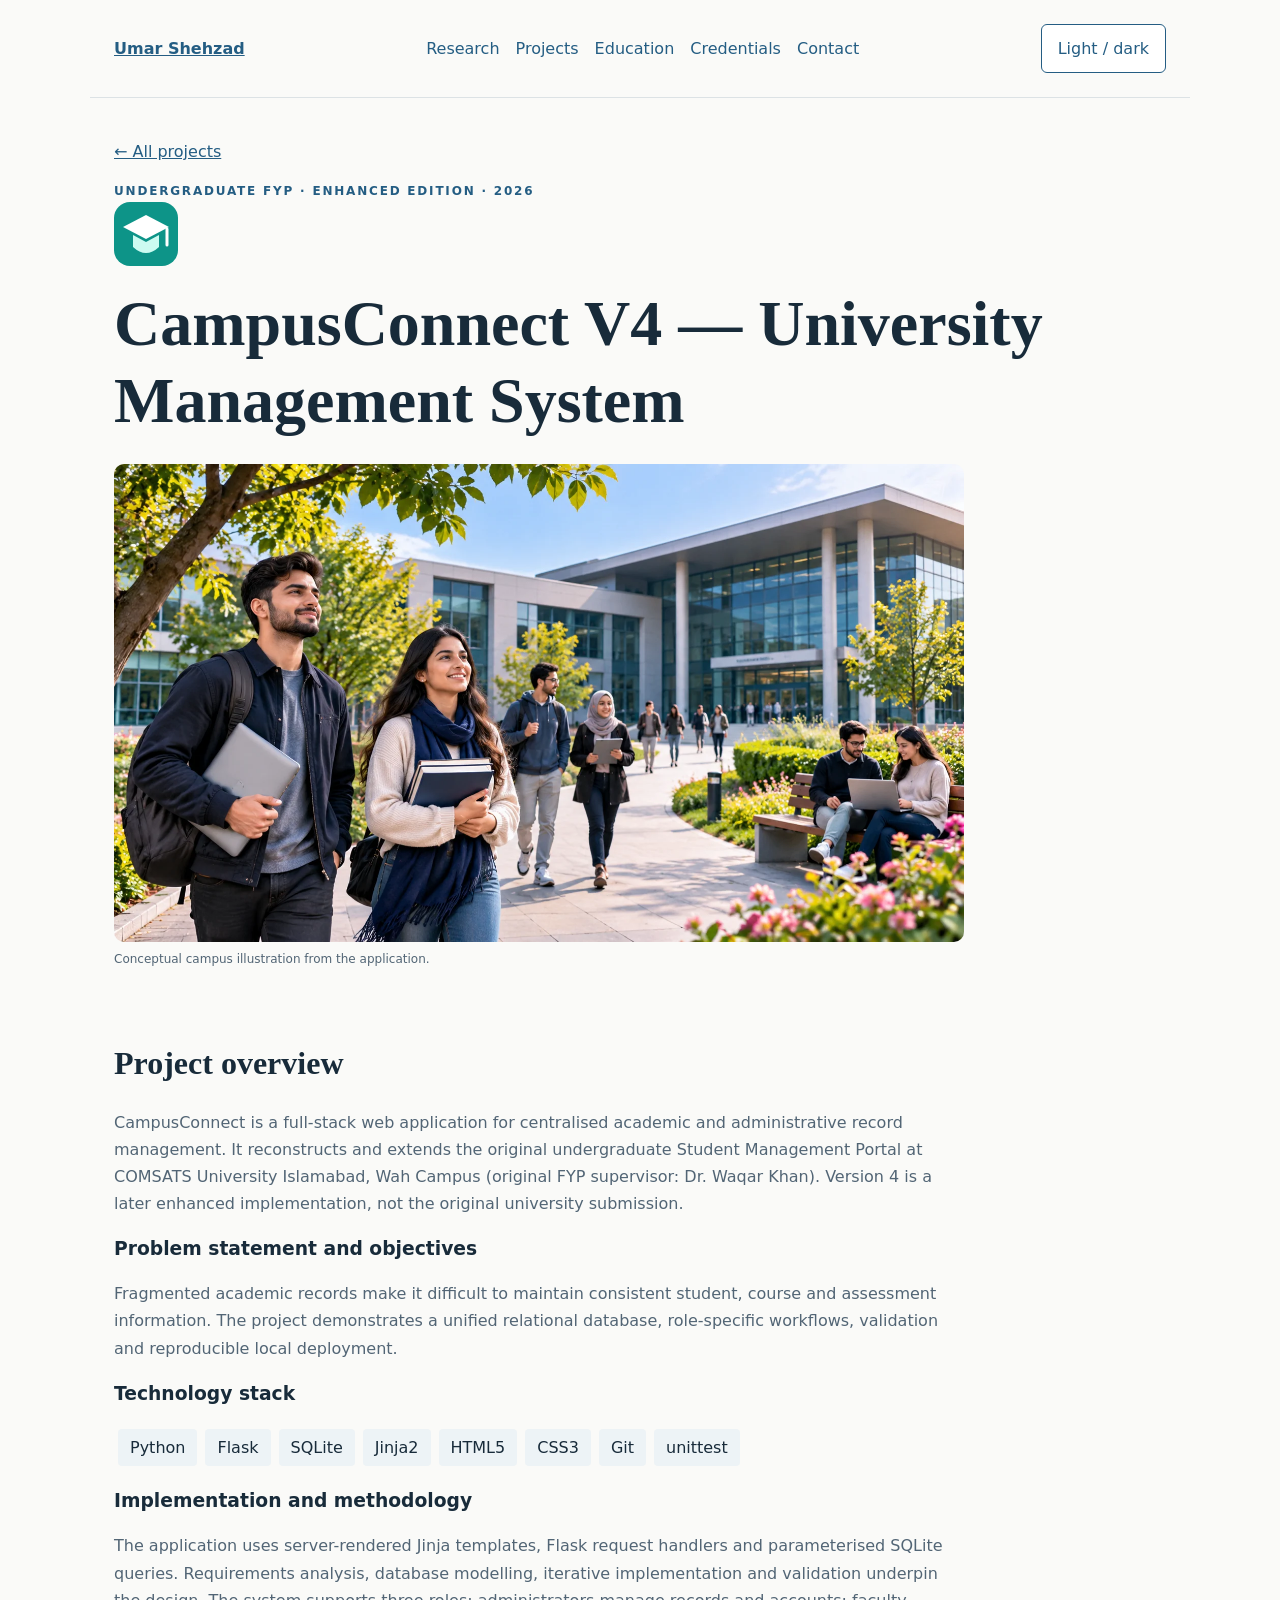
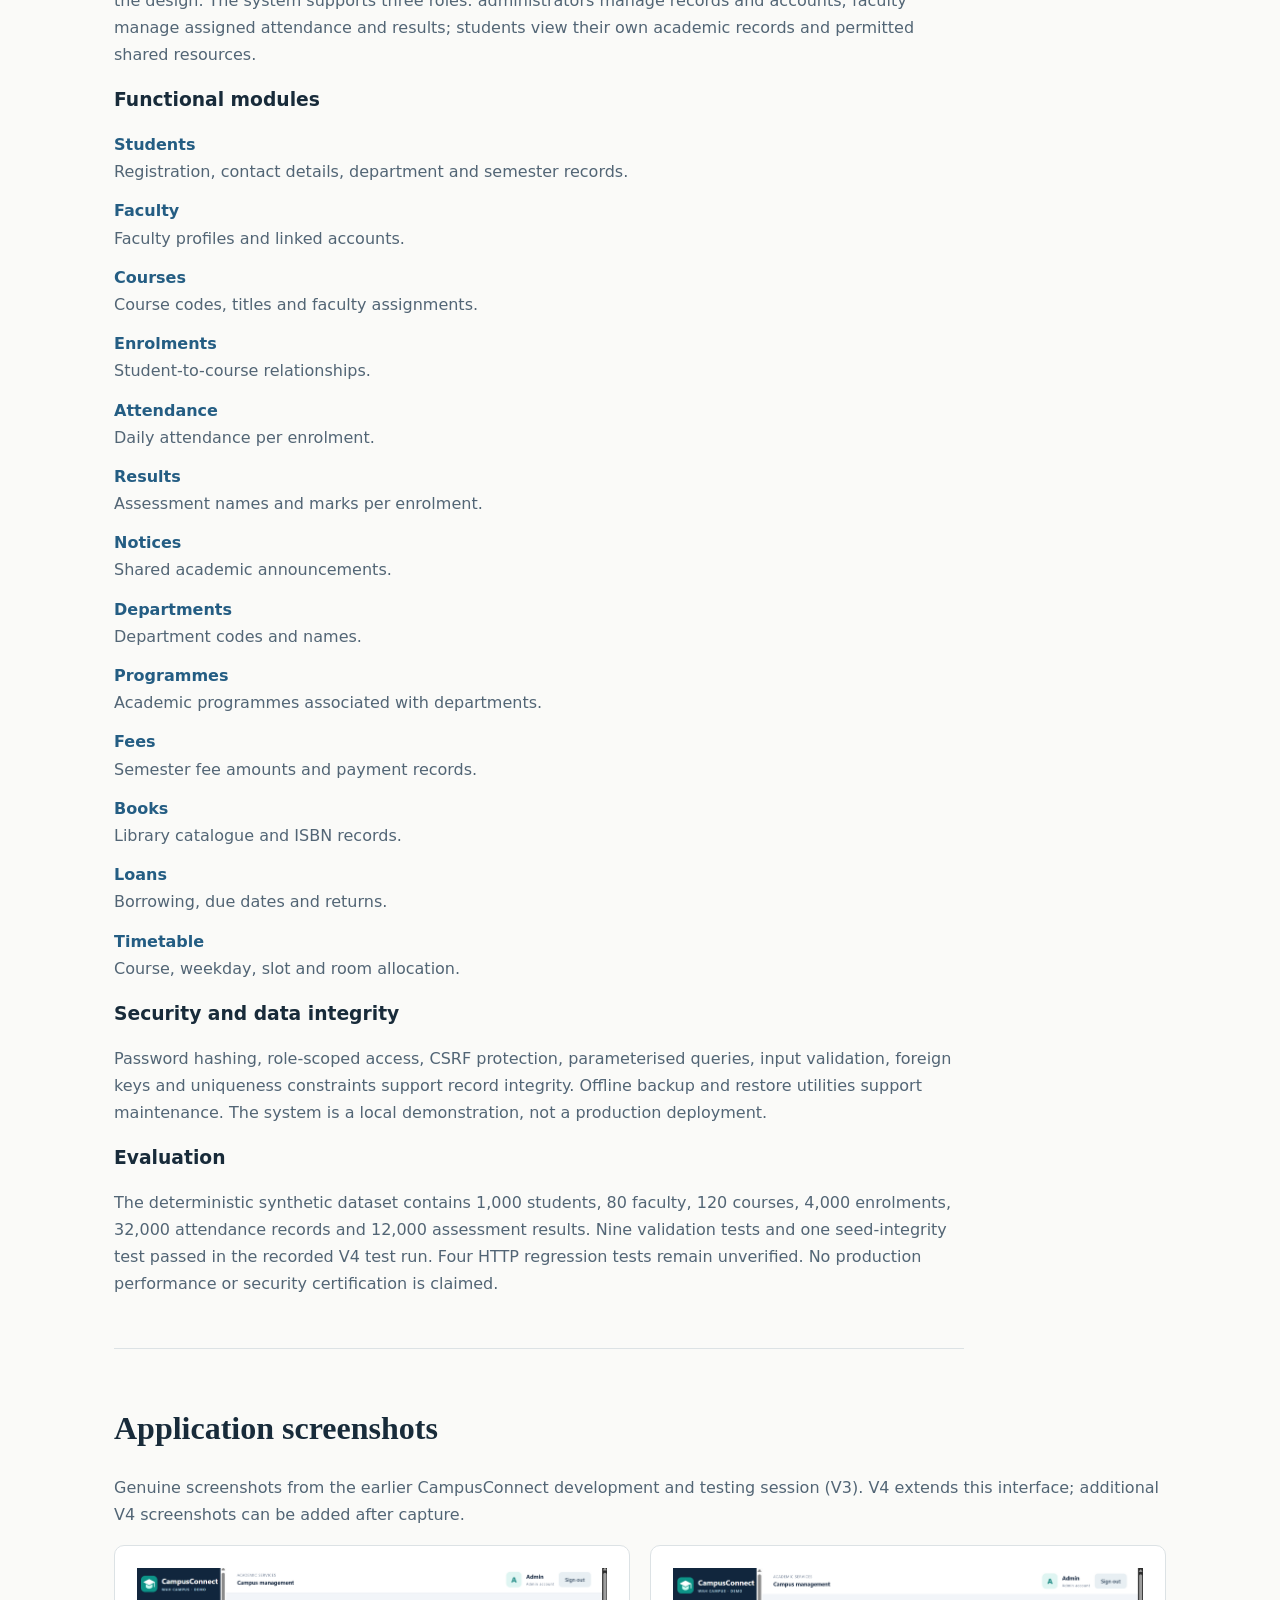
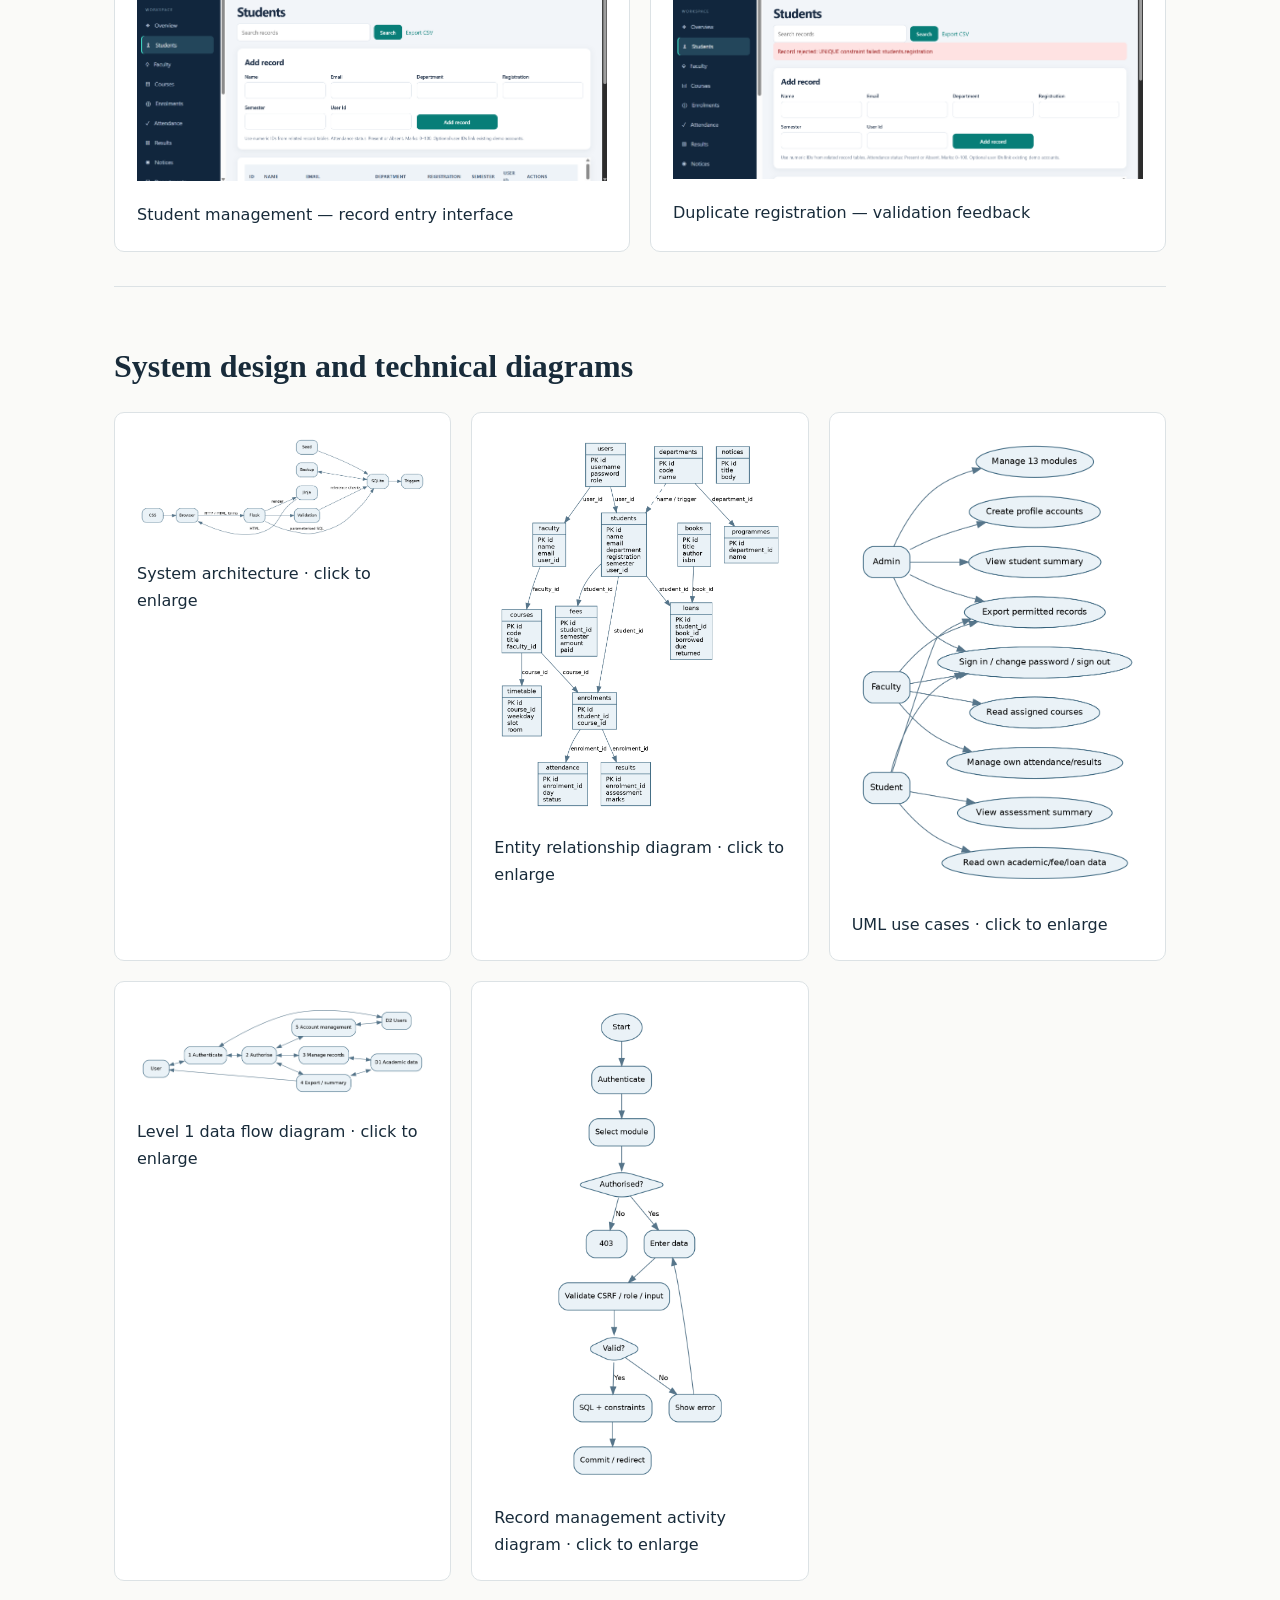
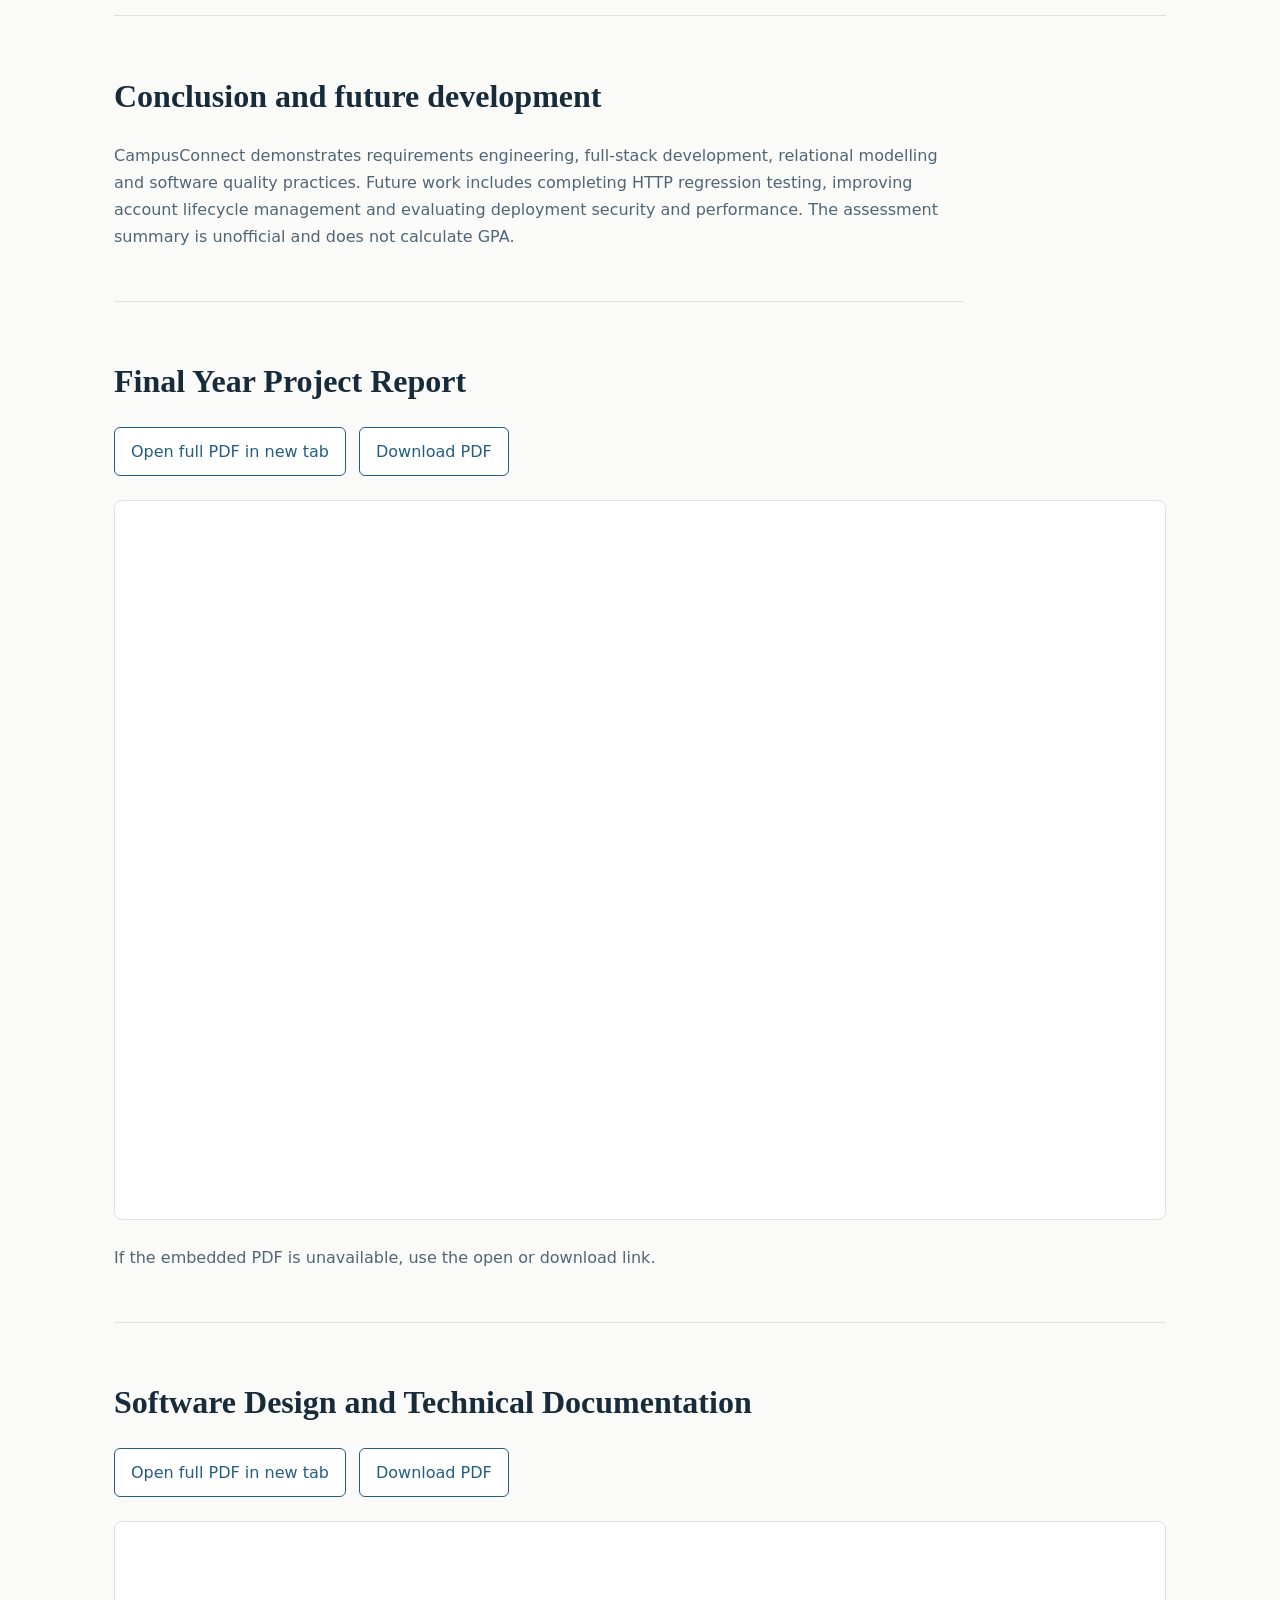
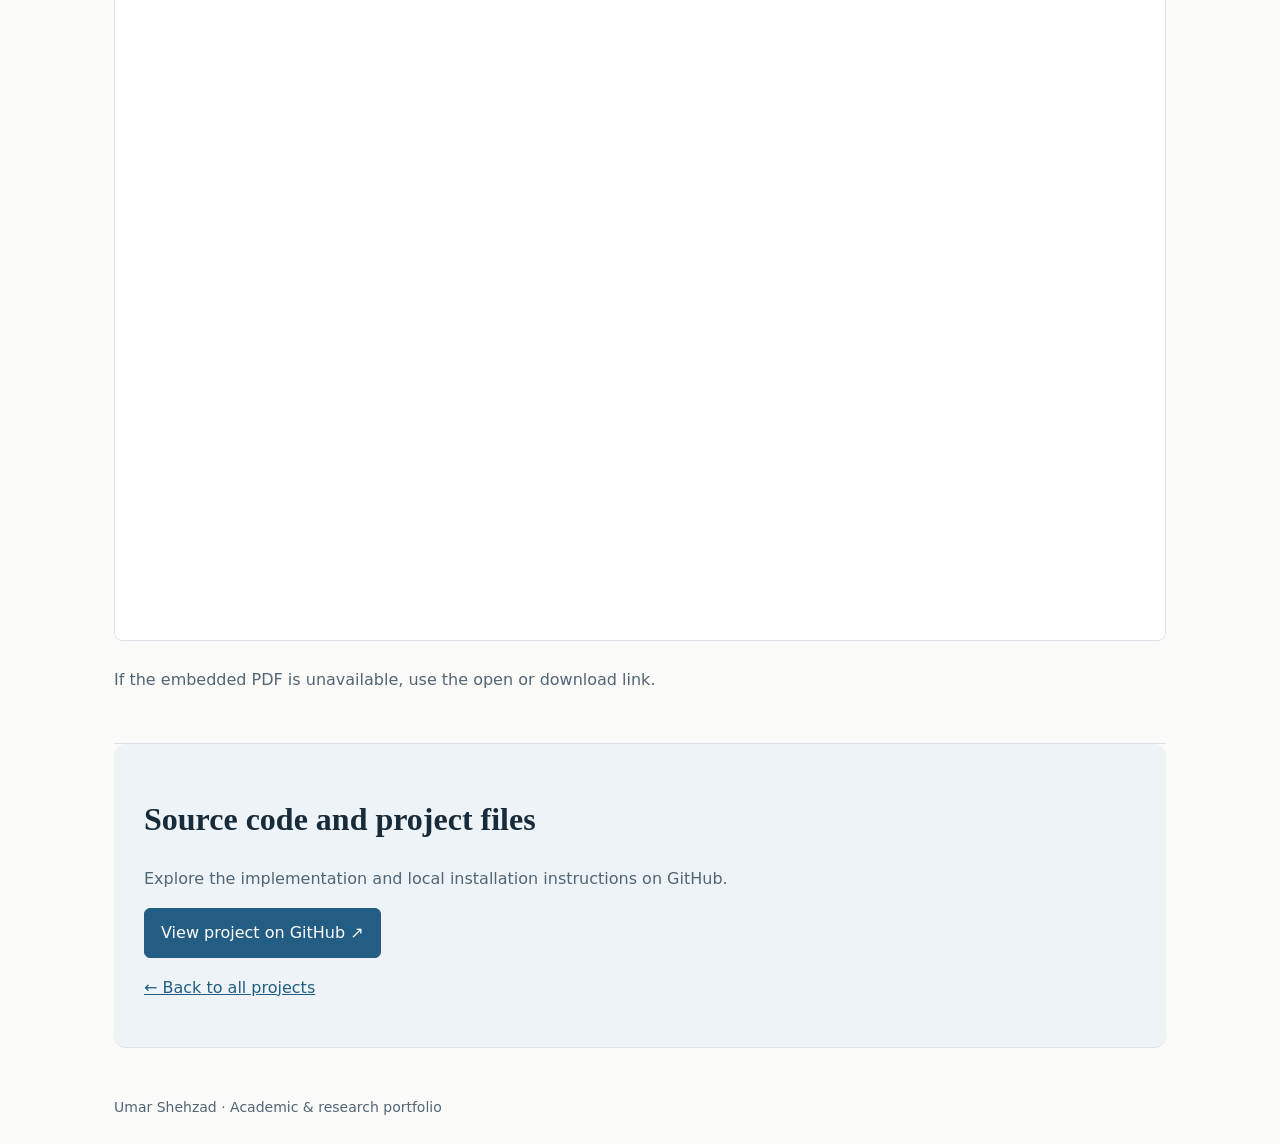
==== campusconnect.html @ a7480c45 "Upgrade academic portfolio to V6.0 Integrate CampusConnect V4 with comprehensive software engineerin" ====
<!DOCTYPE html>

<html lang="en"><head><meta charset="utf-8"/><meta content="width=device-width,initial-scale=1" name="viewport"/><meta content="Umar Shehzad academic research portfolio" name="description"/><title>CampusConnect V4 | Umar Shehzad</title><link href="style.css?v=6.0" rel="stylesheet"/><script defer="" src="script.js"></script></head><body><header><a href="index.html"><strong>Umar Shehzad</strong></a><nav aria-label="Main navigation"><a href="index.html#research">Research</a><a href="index.html#projects">Projects</a><a href="index.html#education">Education</a><a href="index.html#credentials">Credentials</a><a href="index.html#contact">Contact</a></nav><button aria-pressed="false" id="theme">Light / dark</button></header><main><p><a href="index.html#projects">← All projects</a></p><div class="eyebrow">Undergraduate FYP · Enhanced edition · 2026</div><img alt="CampusConnect logo" class="campus-logo" src="assets/campusconnect/logo.svg"/><h1>CampusConnect V4 — University Management System</h1><figure class="project-hero"><img alt="Original CampusConnect campus artwork" src="assets/campusconnect/campus.webp"/><figcaption>Conceptual campus illustration from the application.</figcaption></figure><section class="report-summary"><h2>Project overview</h2><p>CampusConnect is a full-stack web application for centralised academic and administrative record management. It reconstructs and extends the original undergraduate Student Management Portal at COMSATS University Islamabad, Wah Campus (original FYP supervisor: Dr. Waqar Khan). Version 4 is a later enhanced implementation, not the original university submission.</p><h3>Problem statement and objectives</h3><p>Fragmented academic records make it difficult to maintain consistent student, course and assessment information. The project demonstrates a unified relational database, role-specific workflows, validation and reproducible local deployment.</p><h3>Technology stack</h3><div class="tags"><span>Python</span><span>Flask</span><span>SQLite</span><span>Jinja2</span><span>HTML5</span><span>CSS3</span><span>Git</span><span>unittest</span></div><h3>Implementation and methodology</h3><p>The application uses server-rendered Jinja templates, Flask request handlers and parameterised SQLite queries. Requirements analysis, database modelling, iterative implementation and validation underpin the design. The system supports three roles: administrators manage records and accounts; faculty manage assigned attendance and results; students view their own academic records and permitted shared resources.</p><h3>Functional modules</h3><dl class="module-list"><dt>Students</dt><dd>Registration, contact details, department and semester records.</dd><dt>Faculty</dt><dd>Faculty profiles and linked accounts.</dd><dt>Courses</dt><dd>Course codes, titles and faculty assignments.</dd><dt>Enrolments</dt><dd>Student-to-course relationships.</dd><dt>Attendance</dt><dd>Daily attendance per enrolment.</dd><dt>Results</dt><dd>Assessment names and marks per enrolment.</dd><dt>Notices</dt><dd>Shared academic announcements.</dd><dt>Departments</dt><dd>Department codes and names.</dd><dt>Programmes</dt><dd>Academic programmes associated with departments.</dd><dt>Fees</dt><dd>Semester fee amounts and payment records.</dd><dt>Books</dt><dd>Library catalogue and ISBN records.</dd><dt>Loans</dt><dd>Borrowing, due dates and returns.</dd><dt>Timetable</dt><dd>Course, weekday, slot and room allocation.</dd></dl><h3>Security and data integrity</h3><p>Password hashing, role-scoped access, CSRF protection, parameterised queries, input validation, foreign keys and uniqueness constraints support record integrity. Offline backup and restore utilities support maintenance. The system is a local demonstration, not a production deployment.</p><h3>Evaluation</h3><p>The deterministic synthetic dataset contains 1,000 students, 80 faculty, 120 courses, 4,000 enrolments, 32,000 attendance records and 12,000 assessment results. Nine validation tests and one seed-integrity test passed in the recorded V4 test run. Four HTTP regression tests remain unverified. No production performance or security certification is claimed.</p></section><section><h2>Application screenshots</h2><p>Genuine screenshots from the earlier CampusConnect development and testing session (V3). V4 extends this interface; additional V4 screenshots can be added after capture.</p><div class="grid gallery campus-gallery"><figure class="card"><a href="assets/campusconnect/student-management.png"><img alt="Student management — record entry interface" src="assets/campusconnect/student-management.png"/></a><figcaption>Student management — record entry interface</figcaption></figure><figure class="card"><a href="assets/campusconnect/duplicate-validation.png"><img alt="Duplicate registration — validation feedback" src="assets/campusconnect/duplicate-validation.png"/></a><figcaption>Duplicate registration — validation feedback</figcaption></figure></div></section><section><h2>System design and technical diagrams</h2><div class="grid gallery campus-gallery"><figure class="card"><a href="assets/campusconnect/architecture.png"><img alt="System architecture" loading="lazy" src="assets/campusconnect/architecture.png"/></a><figcaption>System architecture · click to enlarge</figcaption></figure><figure class="card"><a href="assets/campusconnect/erd.png"><img alt="Entity relationship diagram" loading="lazy" src="assets/campusconnect/erd.png"/></a><figcaption>Entity relationship diagram · click to enlarge</figcaption></figure><figure class="card"><a href="assets/campusconnect/use_cases.png"><img alt="UML use cases" loading="lazy" src="assets/campusconnect/use_cases.png"/></a><figcaption>UML use cases · click to enlarge</figcaption></figure><figure class="card"><a href="assets/campusconnect/dfd_level1.png"><img alt="Level 1 data flow diagram" loading="lazy" src="assets/campusconnect/dfd_level1.png"/></a><figcaption>Level 1 data flow diagram · click to enlarge</figcaption></figure><figure class="card"><a href="assets/campusconnect/activity.png"><img alt="Record management activity diagram" loading="lazy" src="assets/campusconnect/activity.png"/></a><figcaption>Record management activity diagram · click to enlarge</figcaption></figure></div></section><section class="report-summary"><h2>Conclusion and future development</h2><p>CampusConnect demonstrates requirements engineering, full-stack development, relational modelling and software quality practices. Future work includes completing HTTP regression testing, improving account lifecycle management and evaluating deployment security and performance. The assessment summary is unofficial and does not calculate GPA.</p></section><section class="full-report"><h2>Final Year Project Report</h2><p><a class="button" href="assets/reports/campusconnect-fyp.pdf" rel="noopener" target="_blank">Open full PDF in new tab</a> <a class="button" download="" href="assets/reports/campusconnect-fyp.pdf">Download PDF</a></p><iframe class="report-frame" loading="lazy" src="assets/reports/campusconnect-fyp.pdf#view=FitH" title="Final Year Project Report"></iframe><p>If the embedded PDF is unavailable, use the open or download link.</p></section><section class="full-report"><h2>Software Design and Technical Documentation</h2><p><a class="button" href="assets/reports/campusconnect-technical.pdf" rel="noopener" target="_blank">Open full PDF in new tab</a> <a class="button" download="" href="assets/reports/campusconnect-technical.pdf">Download PDF</a></p><iframe class="report-frame" loading="lazy" src="assets/reports/campusconnect-technical.pdf#view=FitH" title="Software Design and Technical Documentation"></iframe><p>If the embedded PDF is unavailable, use the open or download link.</p></section><section class="featured"><h2>Source code and project files</h2><p>Explore the implementation and local installation instructions on GitHub.</p><a class="button primary" href="https://github.com/OmerShehzad/CampusConnect-University-Management-System" rel="noopener" target="_blank">View project on GitHub ↗</a><p><a href="index.html#projects">← Back to all projects</a></p></section></main><footer>Umar Shehzad · Academic &amp; research portfolio</footer></body></html>
---- style.css ----
*{box-sizing:border-box}html{scroll-behavior:smooth}body{margin:0;background:#fafaf8;color:#182b3a;font:16px/1.7 system-ui,sans-serif;--line:#dce2e5;--card:#fff;--accent:#245d83;--muted:#526575;--soft:#edf3f6}body.dark{background:#101820;color:#e7edf4;--line:#344453;--card:#19252f;--accent:#9bd3fa;--muted:#b4c3d1;--soft:#202f3d}a{color:var(--accent)}header,main,footer{max-width:1100px;margin:auto;padding:24px}header{display:flex;align-items:center;justify-content:space-between;gap:16px;flex-wrap:wrap;border-bottom:1px solid var(--line)}nav{display:flex;gap:16px;flex-wrap:wrap}nav a{text-decoration:none}h1,h2{font-family:Georgia,serif;line-height:1.2}h1{font-size:clamp(38px,6vw,64px);margin:12px 0}h2{font-size:32px}h3{line-height:1.35}p{color:var(--muted)}section{padding:34px 0;border-bottom:1px solid var(--line)}.hero{display:grid;grid-template-columns:2fr 1fr;align-items:center;gap:48px;padding:65px 0}.portrait{width:100%;max-width:300px;justify-self:center;border-radius:50%}.eyebrow{letter-spacing:.15em;text-transform:uppercase;font-size:12px;color:var(--accent);font-weight:700}.button,button{display:inline-block;padding:10px 16px;border:1px solid var(--accent);border-radius:6px;background:var(--card);color:var(--accent);text-decoration:none;font:inherit;cursor:pointer}.primary{background:#245d83;color:white}.grid{display:grid;grid-template-columns:repeat(auto-fit,minmax(min(100%,280px),1fr));gap:20px}.card{border:1px solid var(--line);border-radius:10px;background:var(--card);padding:22px}.featured{background:var(--soft);padding:30px;border-radius:12px}.thumb{width:100%;height:180px;object-fit:contain;background:white;border-radius:5px}.tags span{display:inline-block;background:var(--soft);padding:5px 12px;margin:4px;border-radius:4px}.gallery img{width:100%;height:220px;object-fit:contain;background:white}.gallery figure{margin:0}footer{color:var(--muted);font-size:14px}a:focus-visible,button:focus-visible{outline:3px solid #c58a30;outline-offset:4px}@media(max-width:650px){.hero{grid-template-columns:1fr;gap:20px;padding:30px 0}.portrait{max-width:190px;grid-row:1}header,main,footer{padding:18px}}
.project-cover{display:block;height:auto;aspect-ratio:16/9;object-fit:cover;background:#071c2b;border-radius:7px}.cover-note,.project-hero figcaption{display:block;color:var(--muted);font-size:12px;margin:7px 0 14px}.featured .card{display:flow-root}.featured .project-cover{max-width:720px}.project-hero{margin:24px 0 12px;max-width:850px}.project-hero img{display:block;width:100%;height:auto;border-radius:10px}.grid:not(.gallery) .card{display:flex;flex-direction:column}.grid:not(.gallery) .card>a:last-child{margin-top:auto}.grid:not(.gallery) .card h3{margin:10px 0 0}

.report-summary{max-width:850px}.report-frame{width:100%;height:clamp(440px,80vh,1000px);border:1px solid var(--line);border-radius:8px;background:white}.full-report .button{margin:0 8px 8px 0}

/* V5 professional credentials */
.credential-stats{display:grid;grid-template-columns:repeat(3,minmax(0,1fr));gap:12px;margin:20px 0}.credential-stats div{border:1px solid var(--line);background:var(--card);border-radius:8px;padding:16px;color:var(--muted);font-size:14px}.credential-stats strong{display:block;font-size:clamp(19px,3vw,28px);color:var(--accent)}.certificate-thumb{display:block;width:100%;aspect-ratio:4/3;object-fit:contain;background:#fff;border-radius:6px;margin-bottom:16px}.credential-card .credential-meta{font-size:13px;margin:8px 0}.credential-card .button{text-align:center;margin-top:auto}.credential-actions{display:flex;flex-wrap:wrap;gap:8px}.credential-courses{padding-left:32px}.credential-courses li{padding:12px 8px;border-bottom:1px solid var(--line)}.credential-courses li::marker{color:var(--accent);font-weight:700}.certificate-full{display:block;width:100%;max-width:850px;height:auto;border:1px solid var(--line);border-radius:8px;margin:20px 0}.certificate-frame{height:clamp(400px,75vh,850px)}@media(max-width:480px){.credential-stats{grid-template-columns:1fr}.credential-stats div{padding:12px}}

/* V5.1 credential layout fix */
#credentials .grid{grid-template-columns:repeat(3,minmax(0,1fr));align-items:stretch}
#credentials .credential-card{min-width:0;overflow:hidden;display:flex;flex-direction:column}
#credentials .credential-card>a:first-child{display:block;width:100%;min-width:0;overflow:hidden;margin:0 0 16px}
#credentials img.certificate-thumb{display:block;width:100%;max-width:100%;height:auto;aspect-ratio:4/3;object-fit:contain;margin:0;background:#fff}
#credentials .credential-stats{display:grid;grid-template-columns:repeat(3,minmax(0,1fr));gap:12px}
#credentials .credential-stats>div{min-width:0;overflow-wrap:anywhere}
#credentials .credential-card .button{margin-top:auto;text-align:center}
@media(max-width:850px){#credentials .grid{grid-template-columns:repeat(2,minmax(0,1fr))}}
@media(max-width:580px){#credentials .grid,#credentials .credential-stats{grid-template-columns:minmax(0,1fr)}}

/* V6 responsive skill panels */
.skill-groups{display:grid;grid-template-columns:repeat(2,minmax(0,1fr));gap:18px 24px}.campus-gallery img{height:auto;max-height:480px;object-fit:contain}.campus-gallery figcaption{margin-top:12px}.campus-logo{width:64px;height:64px;object-fit:contain}.module-list dt{font-weight:700;color:var(--accent)}.module-list dd{margin:0 0 12px;color:var(--muted)}@media(max-width:650px){.skill-groups{grid-template-columns:1fr}}
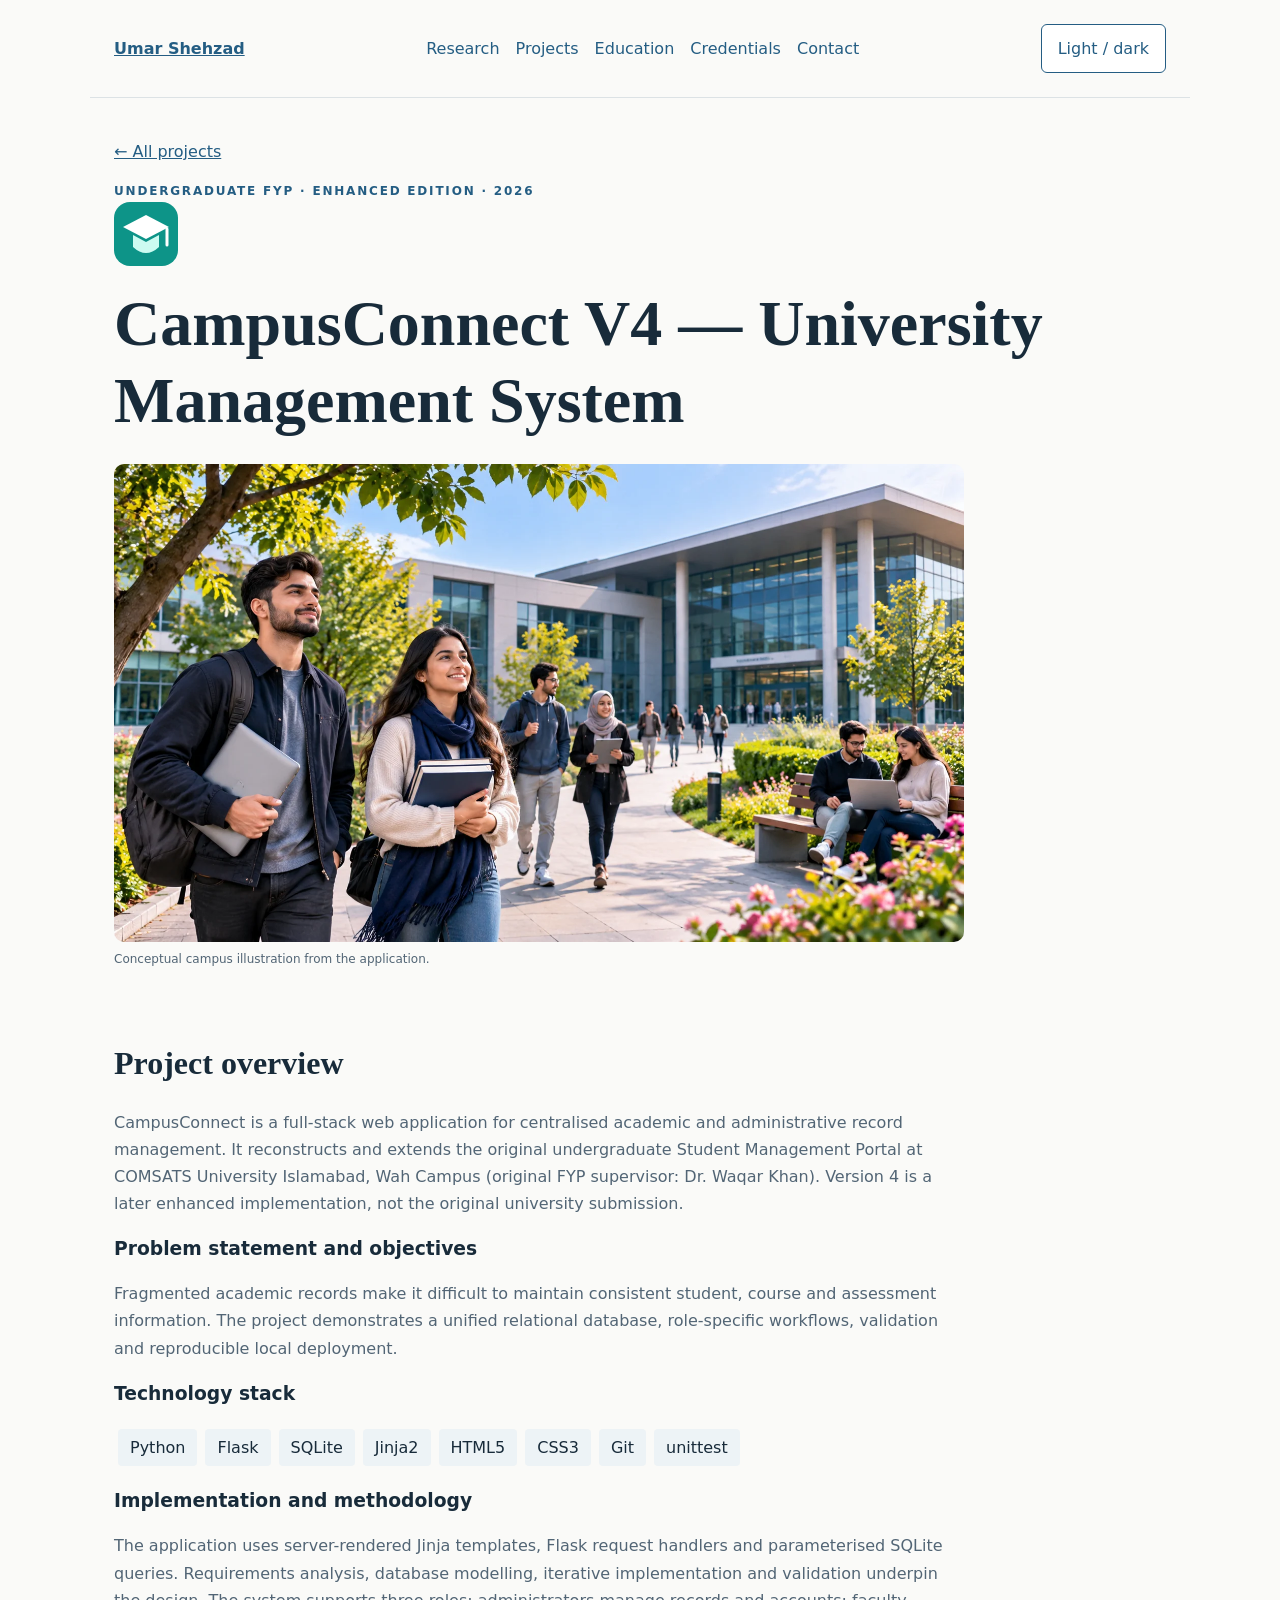
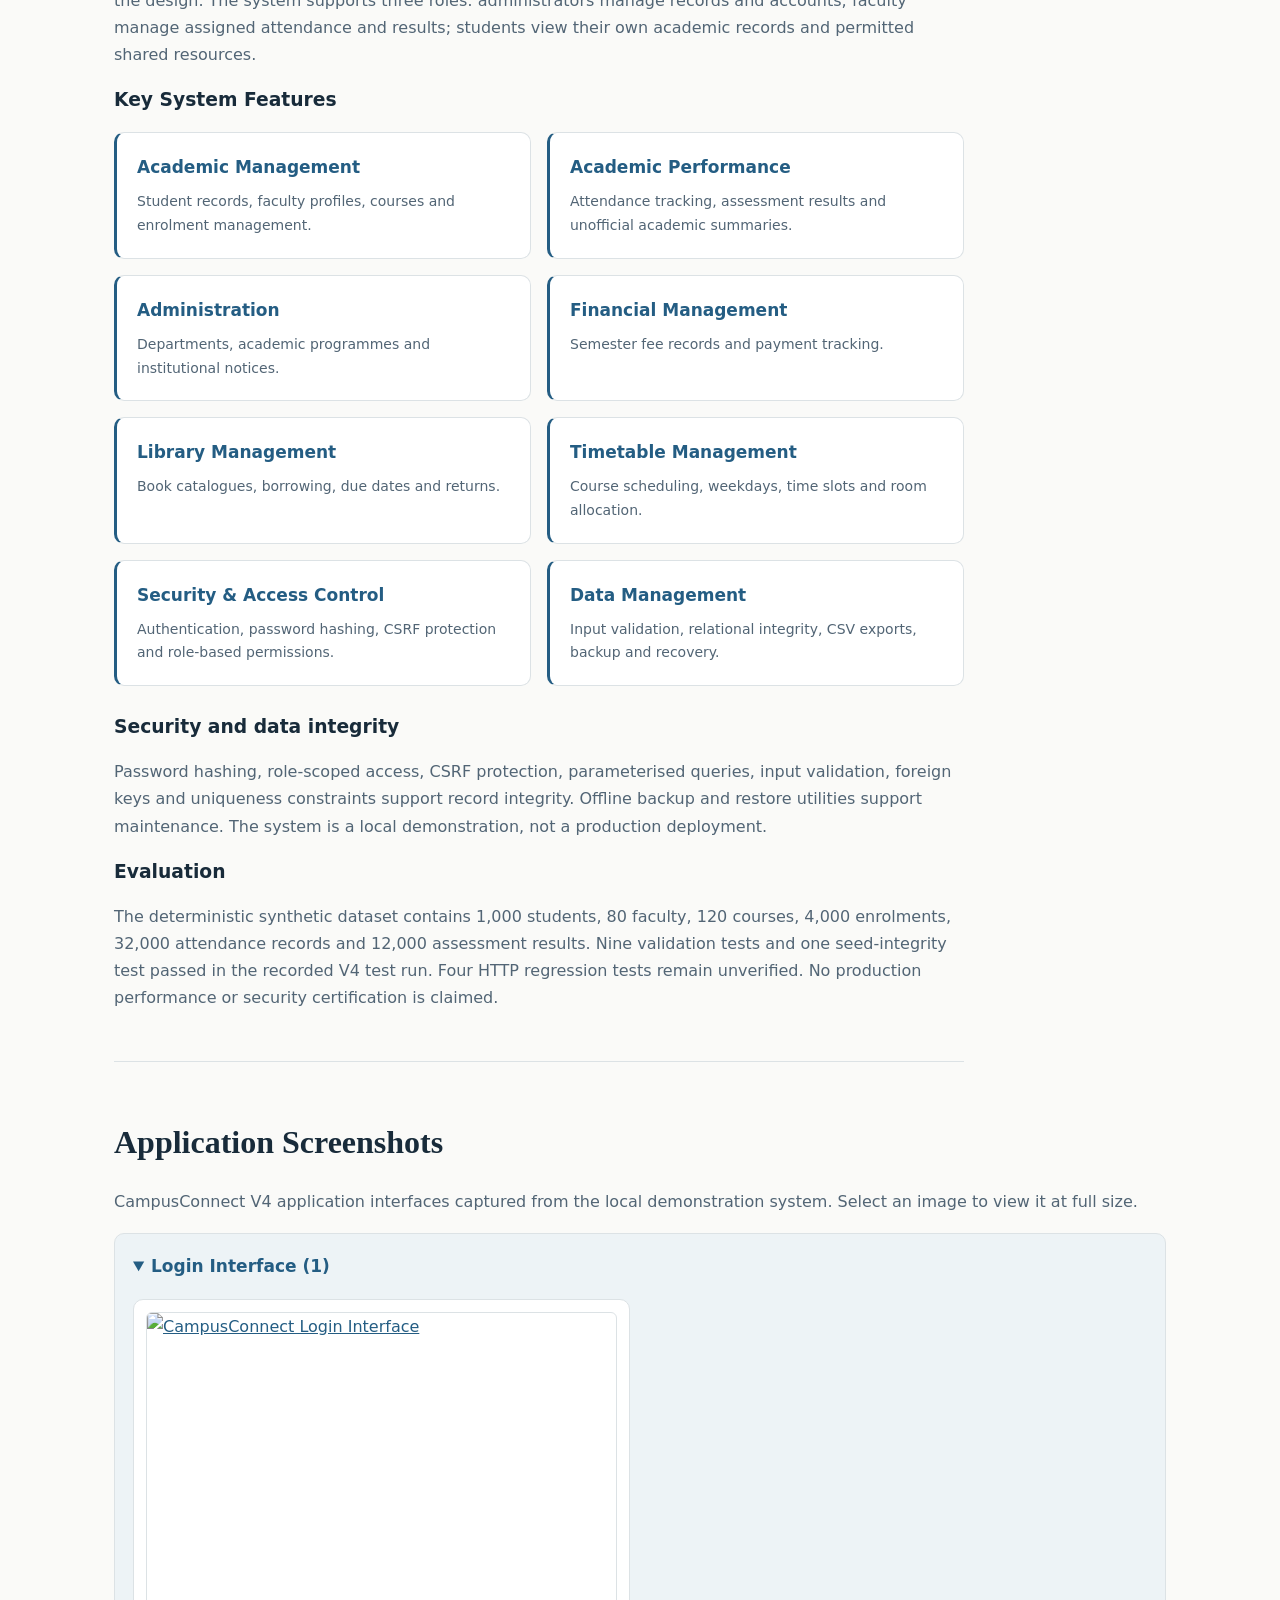
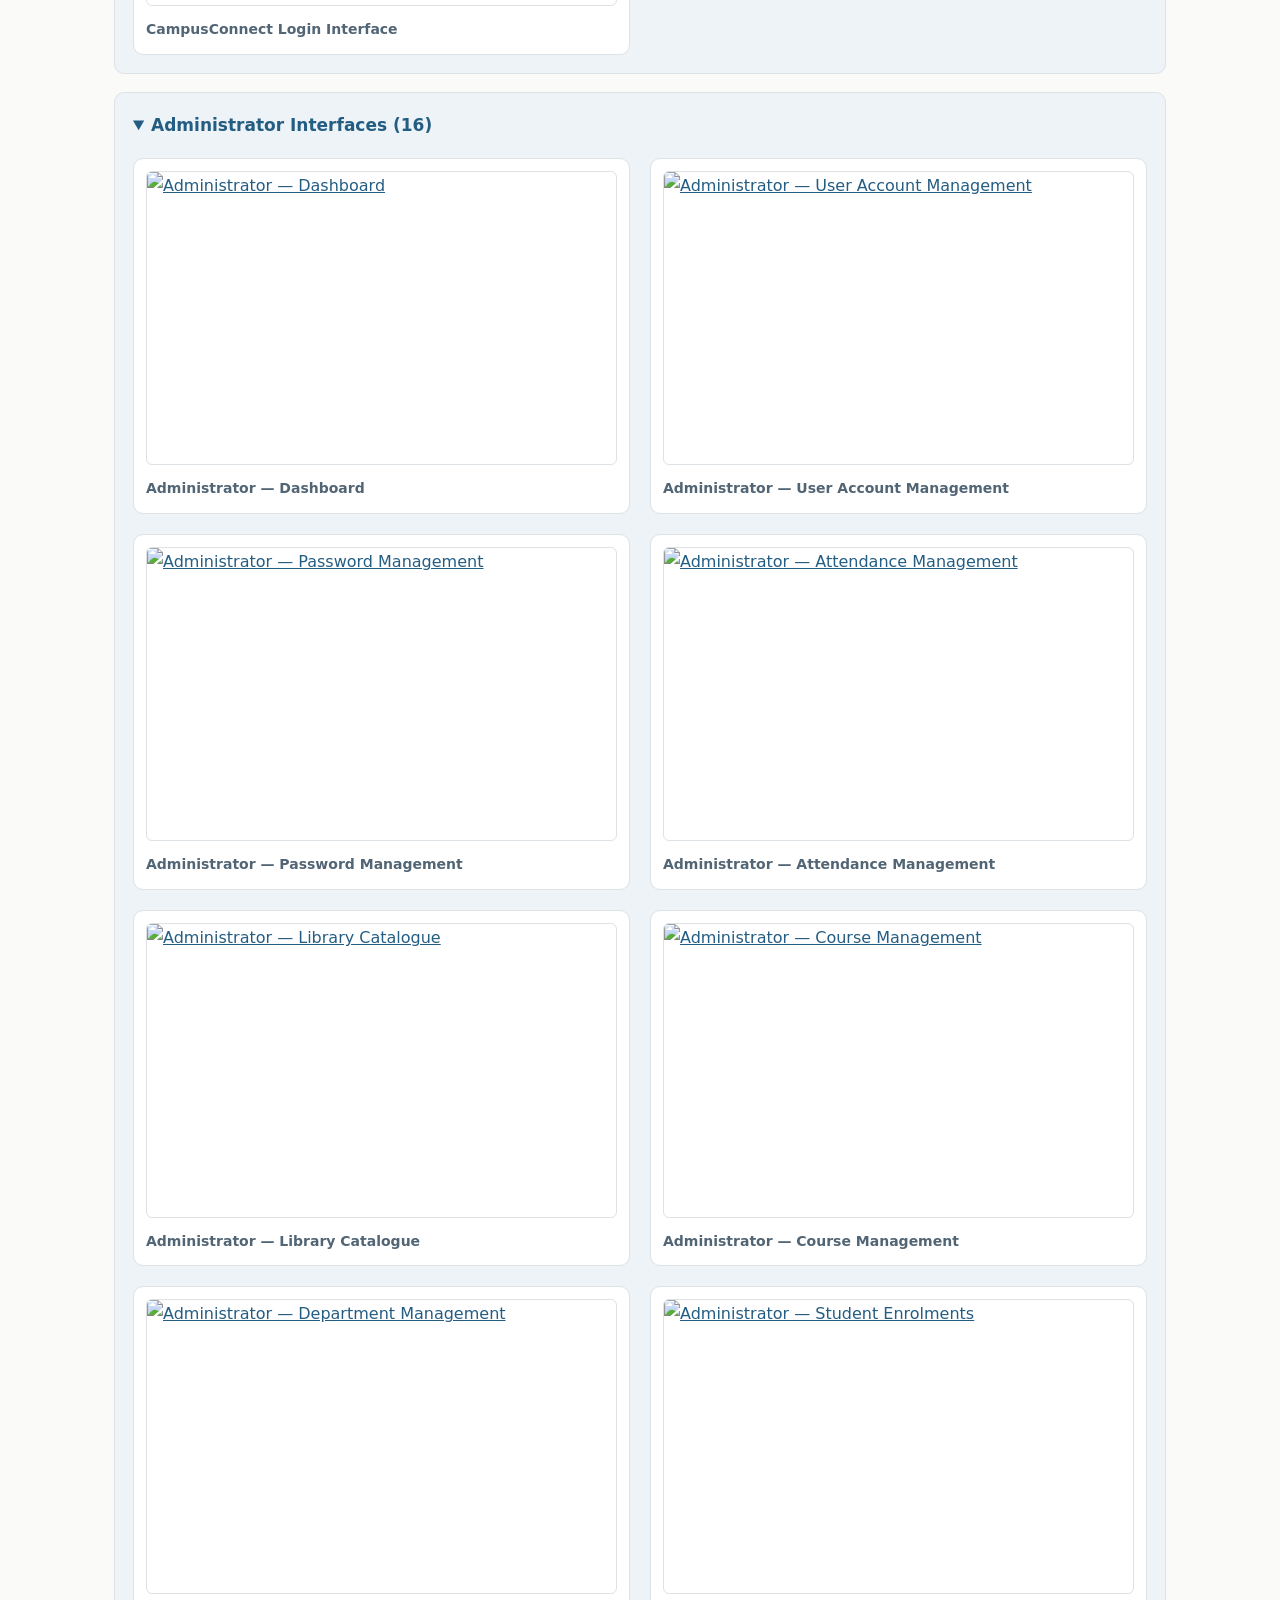
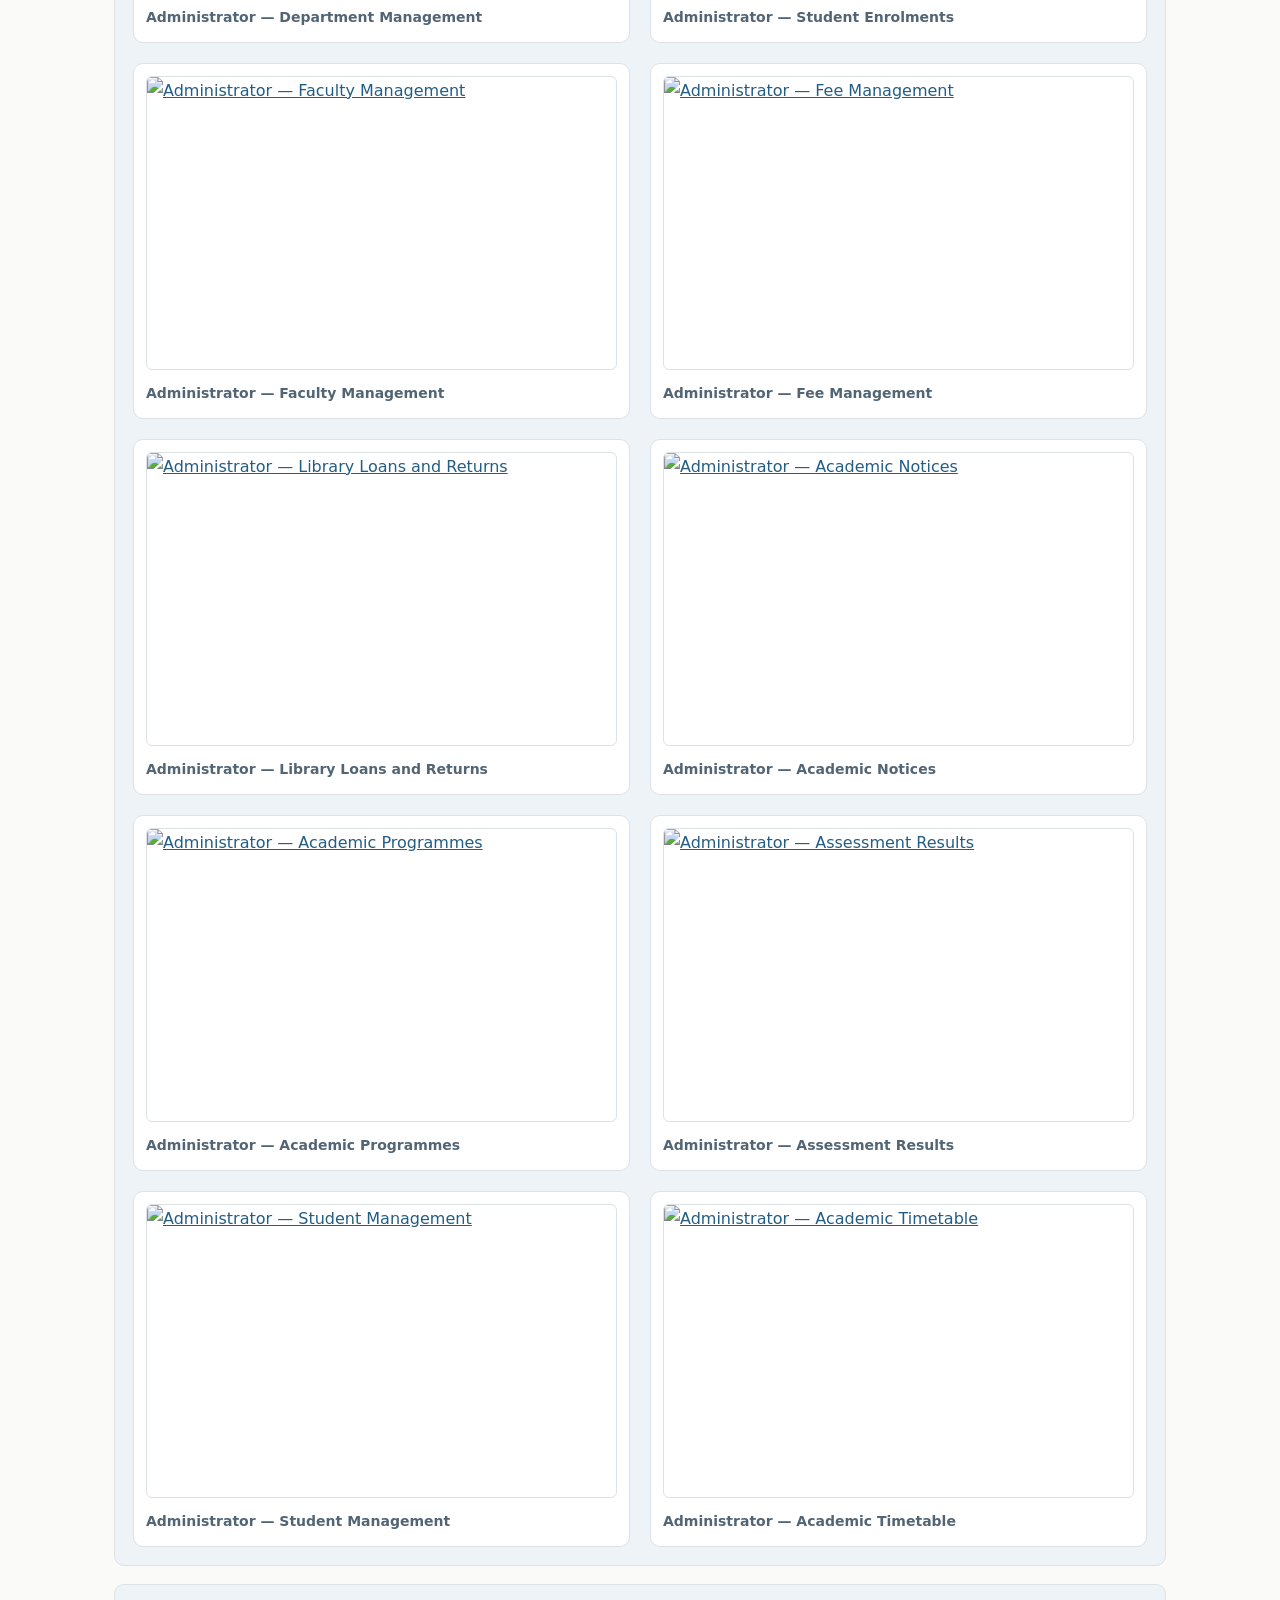
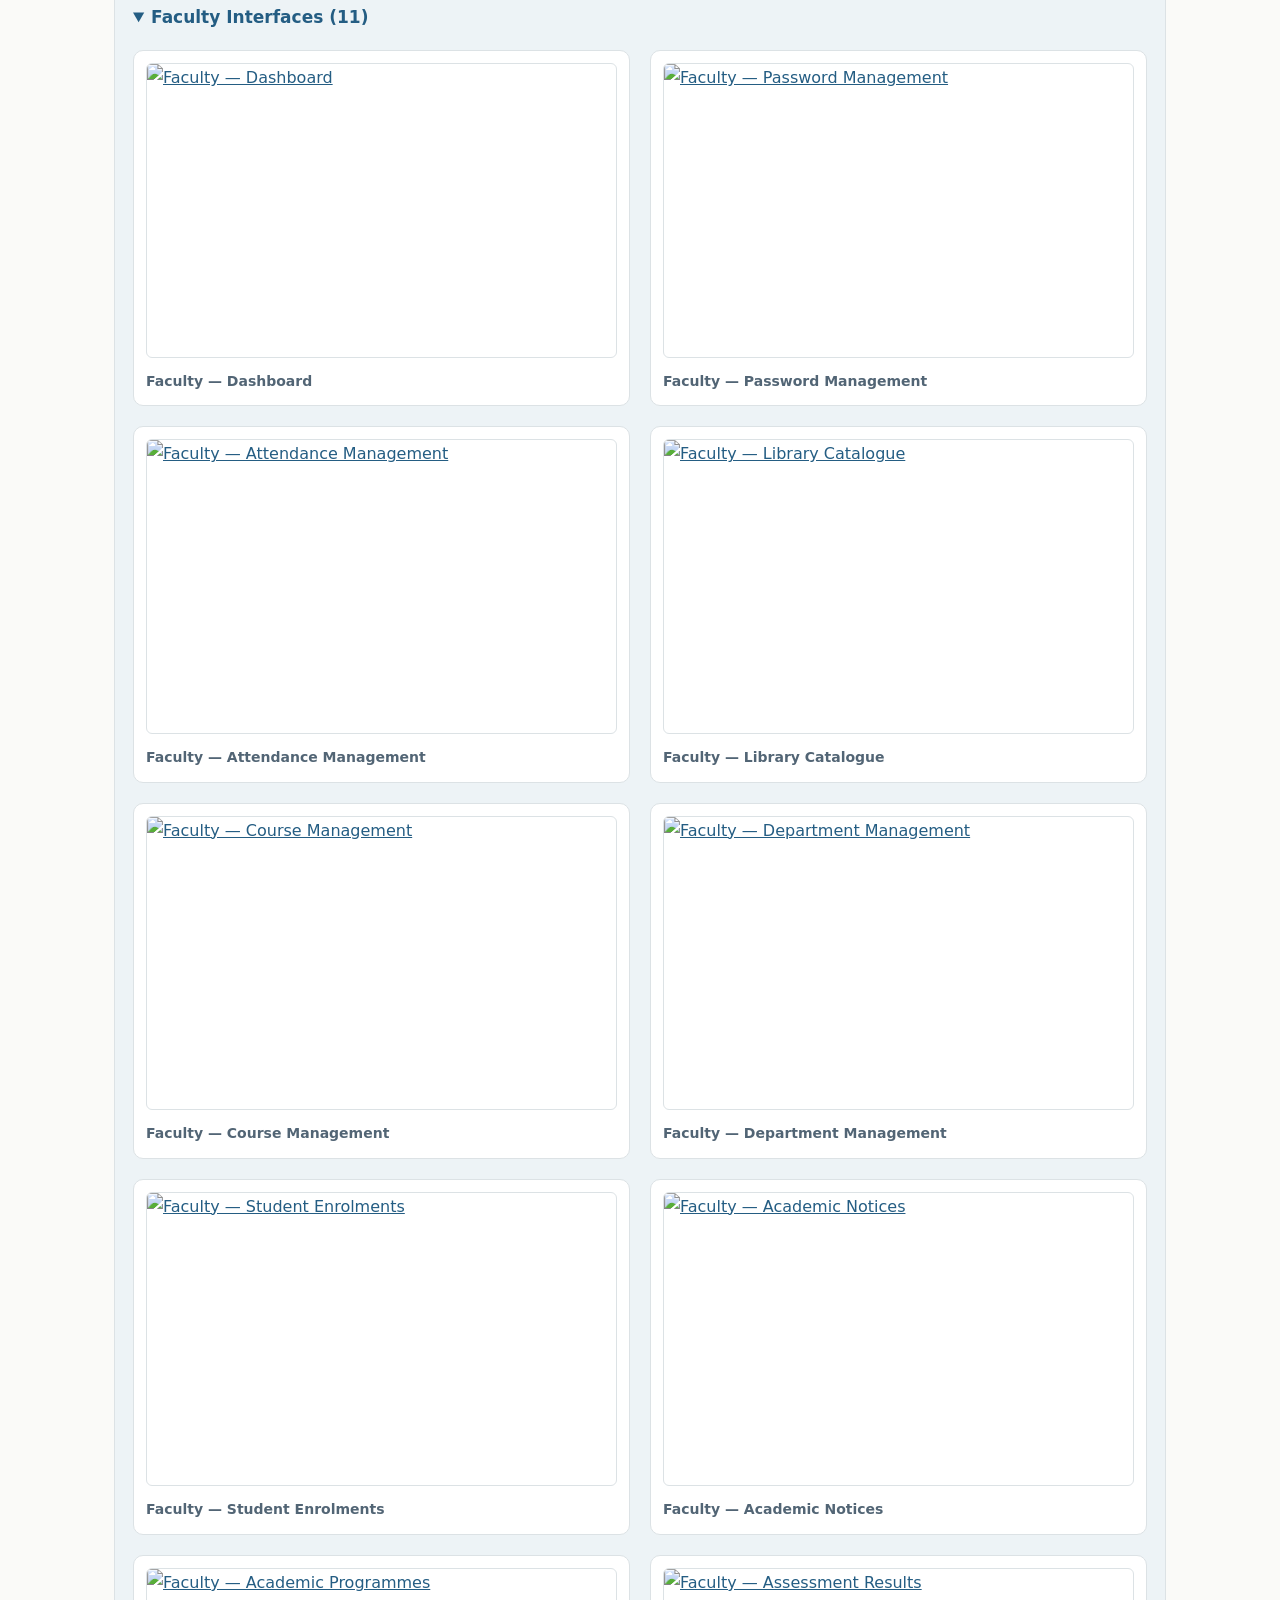
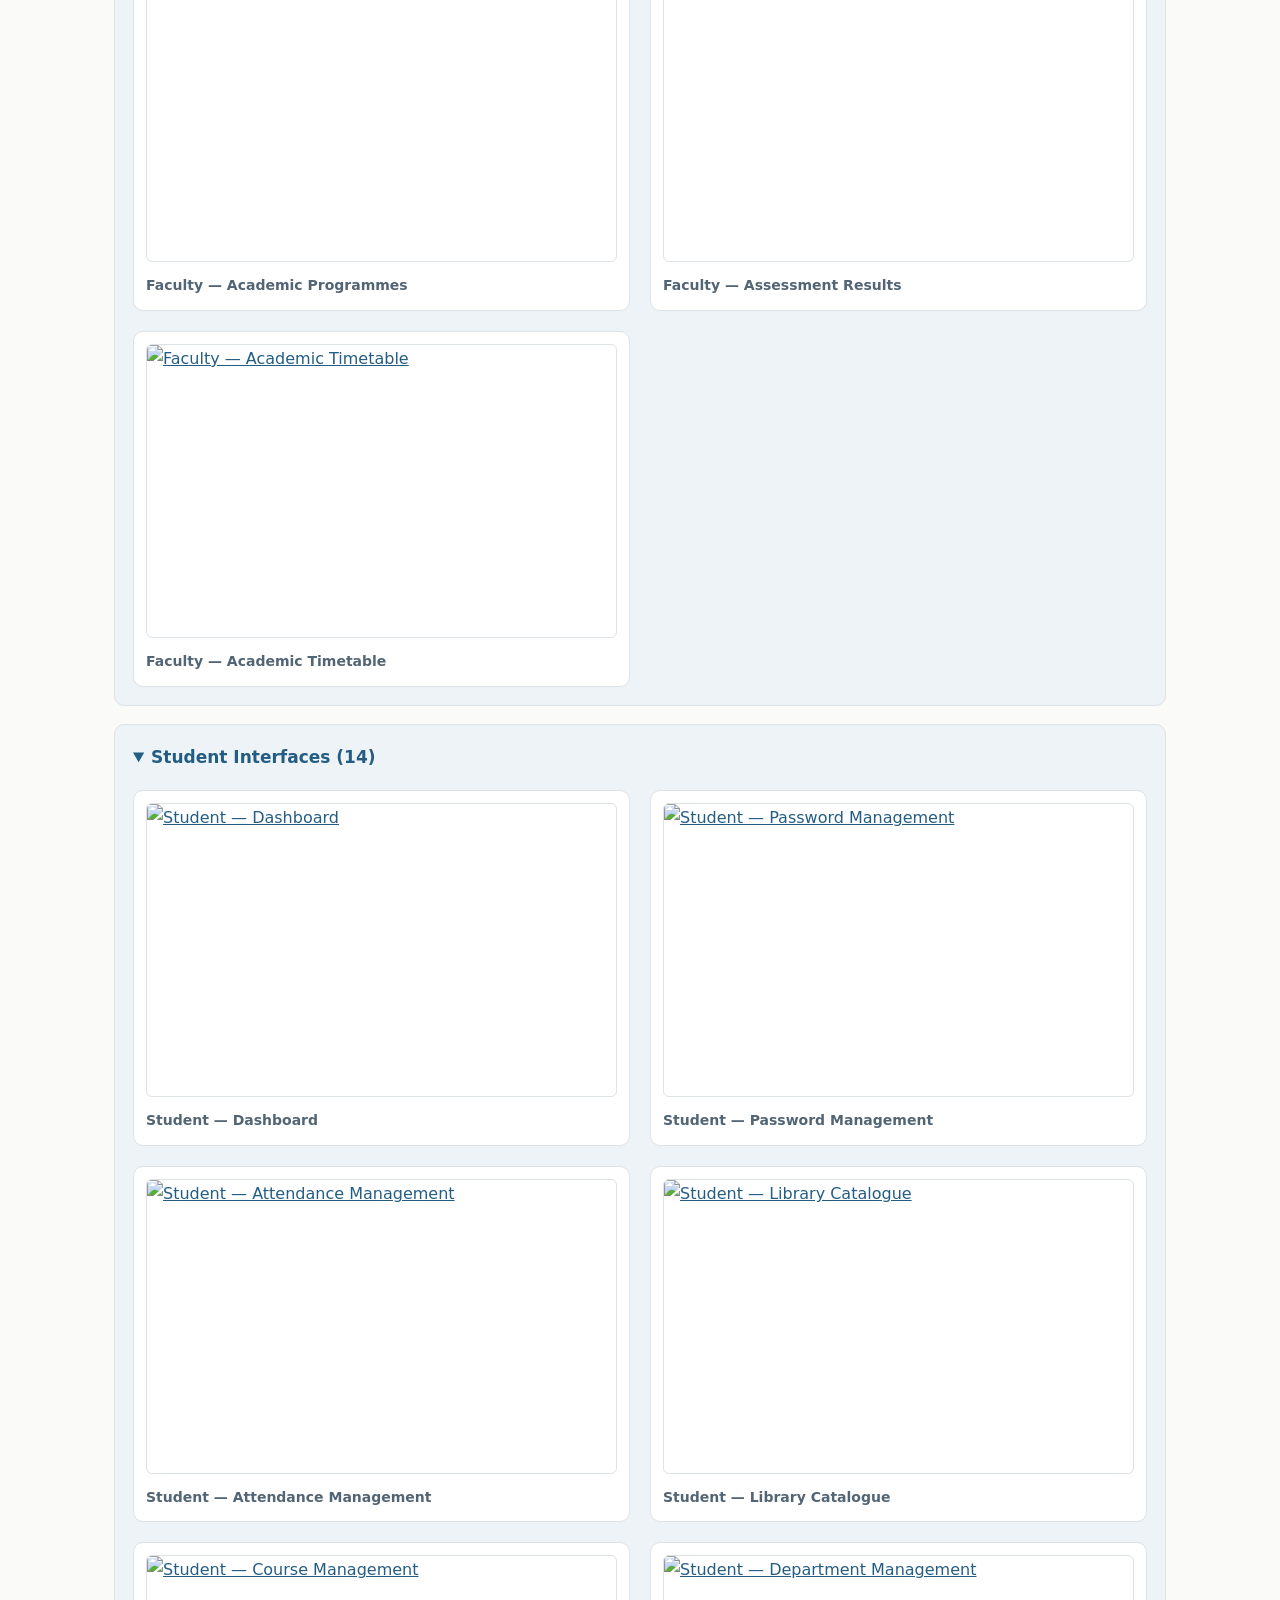
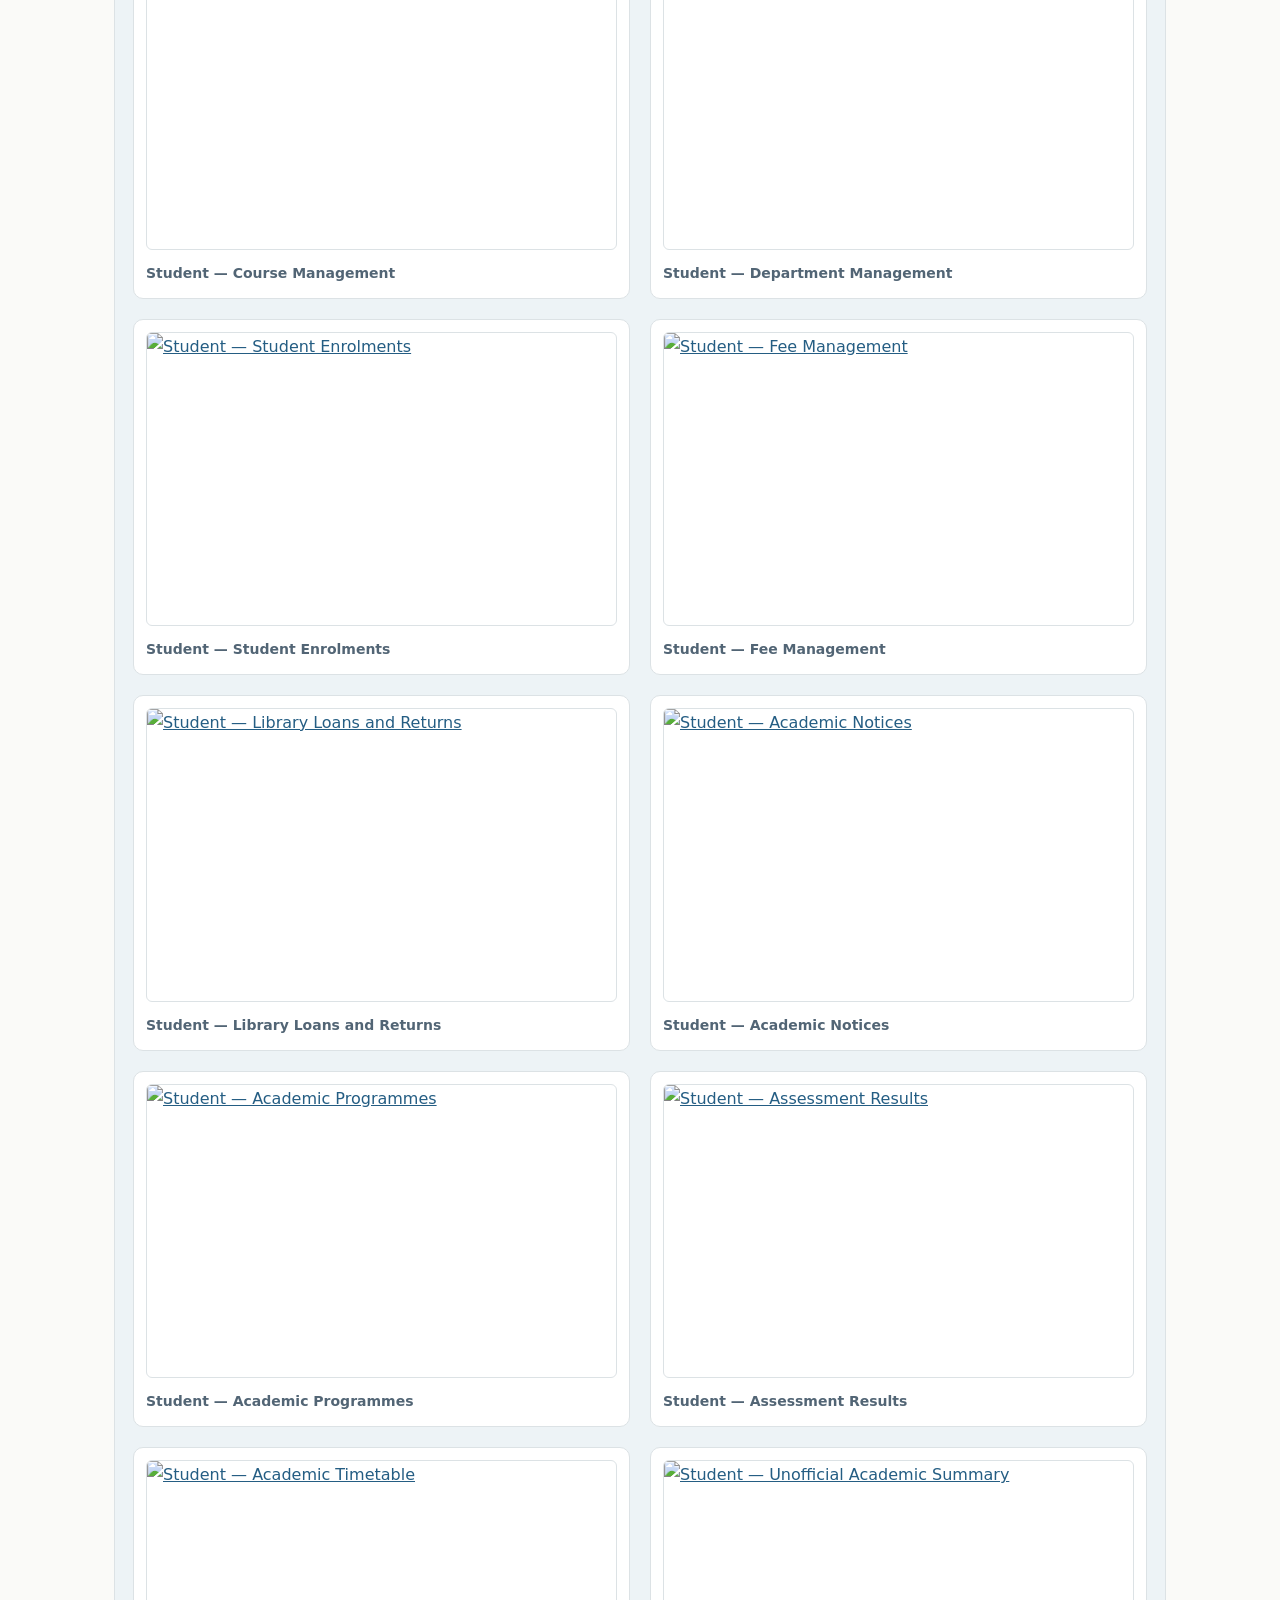
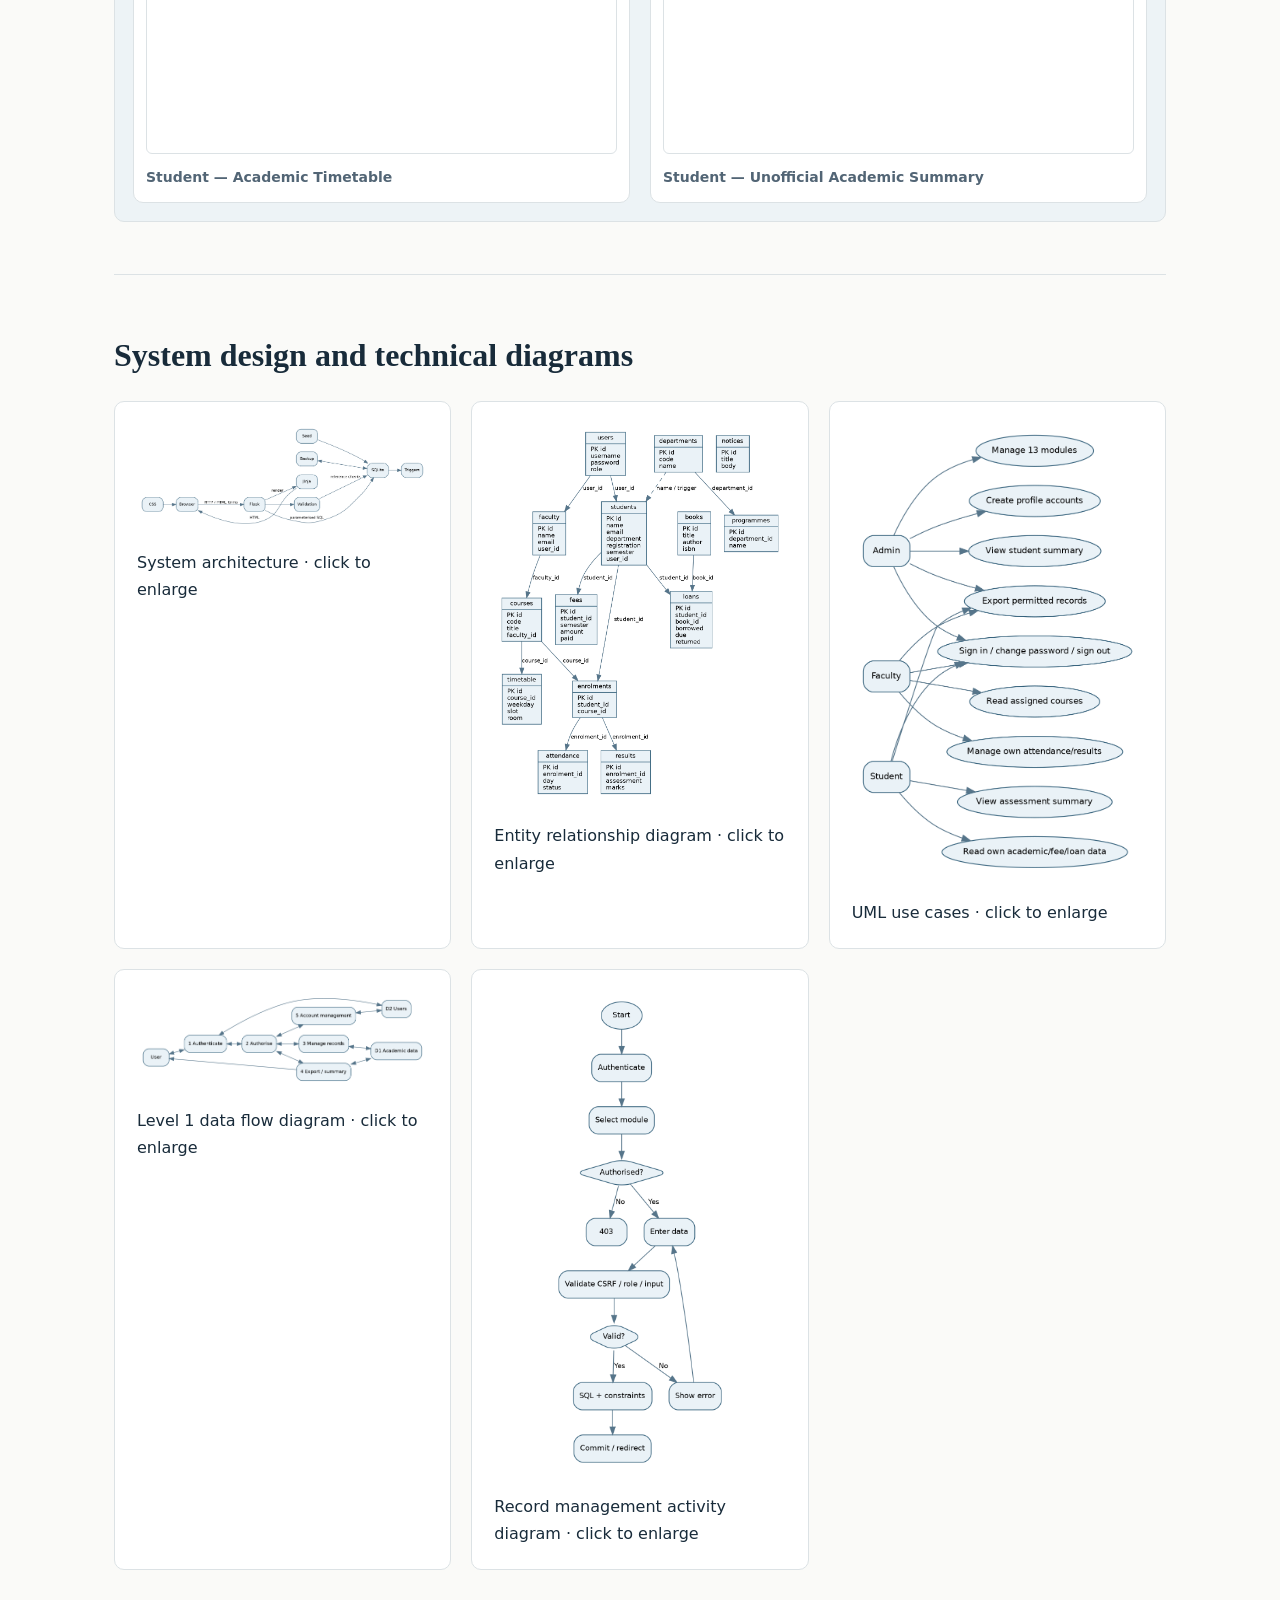
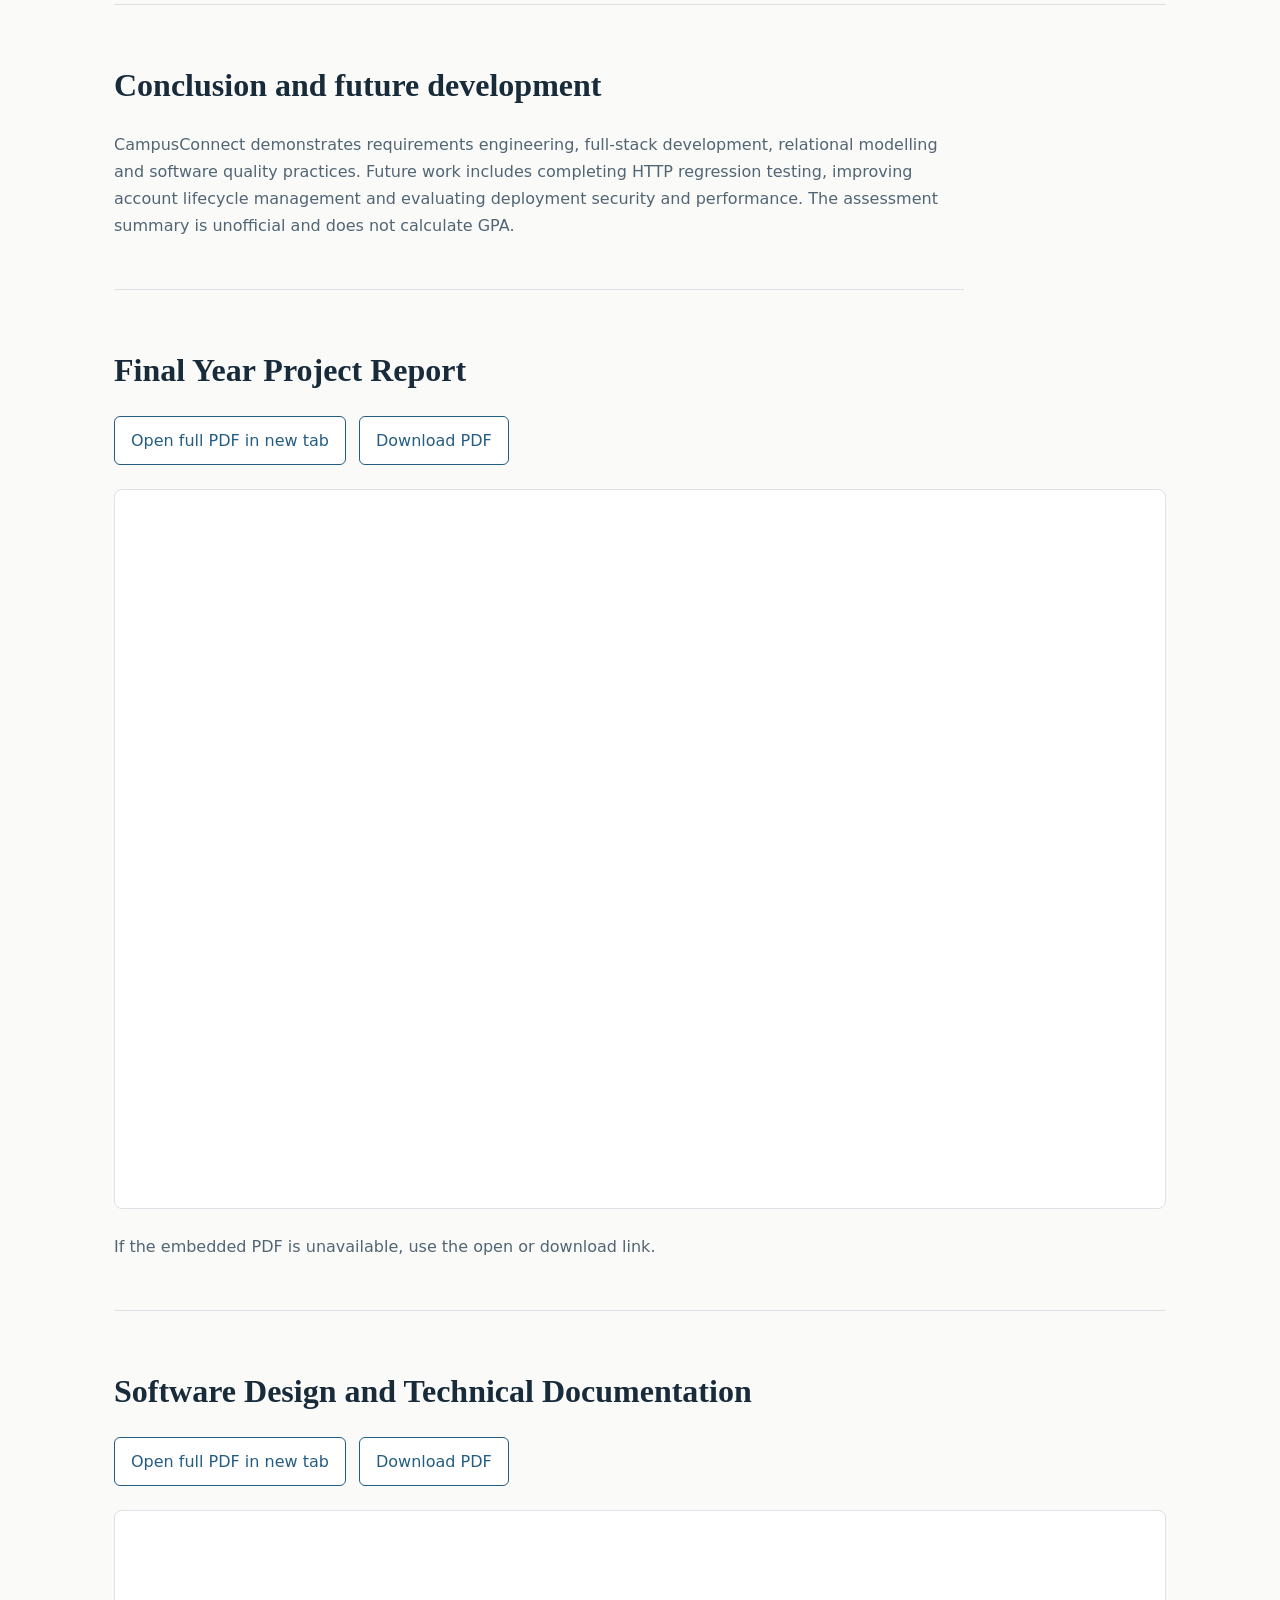
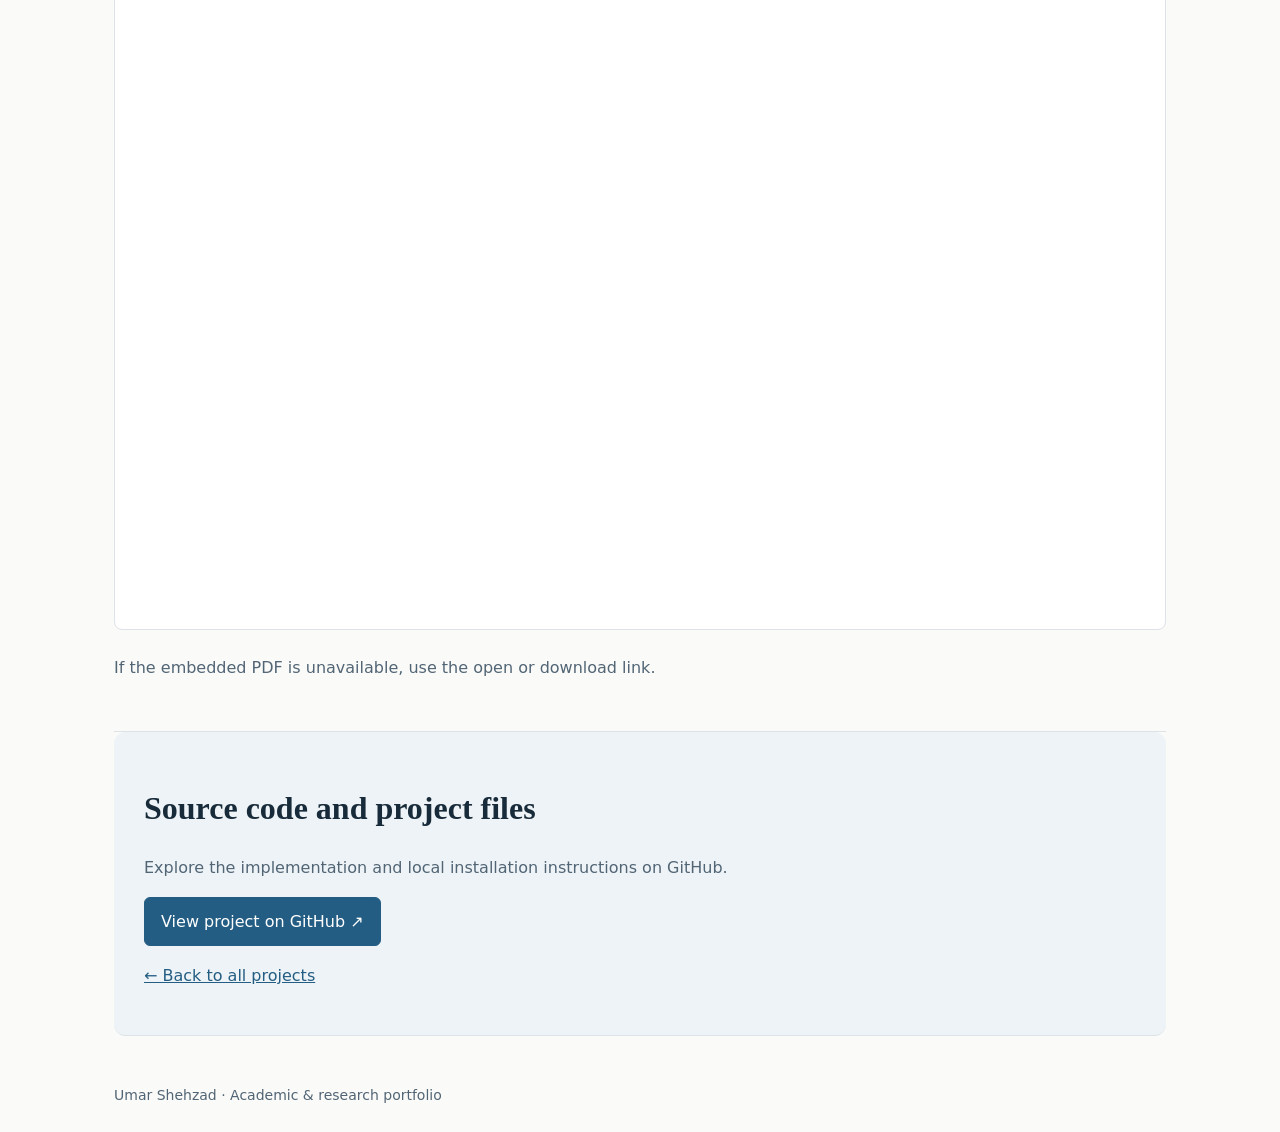
==== commit e68160ca: "Upgrade academic portfolio to V6.2" ====
--- a/campusconnect.html
+++ b/campusconnect.html
@@ -1,3 +1,445 @@
-<!DOCTYPE html>
-
-<html lang="en"><head><meta charset="utf-8"/><meta content="width=device-width,initial-scale=1" name="viewport"/><meta content="Umar Shehzad academic research portfolio" name="description"/><title>CampusConnect V4 | Umar Shehzad</title><link href="style.css?v=6.0" rel="stylesheet"/><script defer="" src="script.js"></script></head><body><header><a href="index.html"><strong>Umar Shehzad</strong></a><nav aria-label="Main navigation"><a href="index.html#research">Research</a><a href="index.html#projects">Projects</a><a href="index.html#education">Education</a><a href="index.html#credentials">Credentials</a><a href="index.html#contact">Contact</a></nav><button aria-pressed="false" id="theme">Light / dark</button></header><main><p><a href="index.html#projects">← All projects</a></p><div class="eyebrow">Undergraduate FYP · Enhanced edition · 2026</div><img alt="CampusConnect logo" class="campus-logo" src="assets/campusconnect/logo.svg"/><h1>CampusConnect V4 — University Management System</h1><figure class="project-hero"><img alt="Original CampusConnect campus artwork" src="assets/campusconnect/campus.webp"/><figcaption>Conceptual campus illustration from the application.</figcaption></figure><section class="report-summary"><h2>Project overview</h2><p>CampusConnect is a full-stack web application for centralised academic and administrative record management. It reconstructs and extends the original undergraduate Student Management Portal at COMSATS University Islamabad, Wah Campus (original FYP supervisor: Dr. Waqar Khan). Version 4 is a later enhanced implementation, not the original university submission.</p><h3>Problem statement and objectives</h3><p>Fragmented academic records make it difficult to maintain consistent student, course and assessment information. The project demonstrates a unified relational database, role-specific workflows, validation and reproducible local deployment.</p><h3>Technology stack</h3><div class="tags"><span>Python</span><span>Flask</span><span>SQLite</span><span>Jinja2</span><span>HTML5</span><span>CSS3</span><span>Git</span><span>unittest</span></div><h3>Implementation and methodology</h3><p>The application uses server-rendered Jinja templates, Flask request handlers and parameterised SQLite queries. Requirements analysis, database modelling, iterative implementation and validation underpin the design. The system supports three roles: administrators manage records and accounts; faculty manage assigned attendance and results; students view their own academic records and permitted shared resources.</p><h3>Functional modules</h3><dl class="module-list"><dt>Students</dt><dd>Registration, contact details, department and semester records.</dd><dt>Faculty</dt><dd>Faculty profiles and linked accounts.</dd><dt>Courses</dt><dd>Course codes, titles and faculty assignments.</dd><dt>Enrolments</dt><dd>Student-to-course relationships.</dd><dt>Attendance</dt><dd>Daily attendance per enrolment.</dd><dt>Results</dt><dd>Assessment names and marks per enrolment.</dd><dt>Notices</dt><dd>Shared academic announcements.</dd><dt>Departments</dt><dd>Department codes and names.</dd><dt>Programmes</dt><dd>Academic programmes associated with departments.</dd><dt>Fees</dt><dd>Semester fee amounts and payment records.</dd><dt>Books</dt><dd>Library catalogue and ISBN records.</dd><dt>Loans</dt><dd>Borrowing, due dates and returns.</dd><dt>Timetable</dt><dd>Course, weekday, slot and room allocation.</dd></dl><h3>Security and data integrity</h3><p>Password hashing, role-scoped access, CSRF protection, parameterised queries, input validation, foreign keys and uniqueness constraints support record integrity. Offline backup and restore utilities support maintenance. The system is a local demonstration, not a production deployment.</p><h3>Evaluation</h3><p>The deterministic synthetic dataset contains 1,000 students, 80 faculty, 120 courses, 4,000 enrolments, 32,000 attendance records and 12,000 assessment results. Nine validation tests and one seed-integrity test passed in the recorded V4 test run. Four HTTP regression tests remain unverified. No production performance or security certification is claimed.</p></section><section><h2>Application screenshots</h2><p>Genuine screenshots from the earlier CampusConnect development and testing session (V3). V4 extends this interface; additional V4 screenshots can be added after capture.</p><div class="grid gallery campus-gallery"><figure class="card"><a href="assets/campusconnect/student-management.png"><img alt="Student management — record entry interface" src="assets/campusconnect/student-management.png"/></a><figcaption>Student management — record entry interface</figcaption></figure><figure class="card"><a href="assets/campusconnect/duplicate-validation.png"><img alt="Duplicate registration — validation feedback" src="assets/campusconnect/duplicate-validation.png"/></a><figcaption>Duplicate registration — validation feedback</figcaption></figure></div></section><section><h2>System design and technical diagrams</h2><div class="grid gallery campus-gallery"><figure class="card"><a href="assets/campusconnect/architecture.png"><img alt="System architecture" loading="lazy" src="assets/campusconnect/architecture.png"/></a><figcaption>System architecture · click to enlarge</figcaption></figure><figure class="card"><a href="assets/campusconnect/erd.png"><img alt="Entity relationship diagram" loading="lazy" src="assets/campusconnect/erd.png"/></a><figcaption>Entity relationship diagram · click to enlarge</figcaption></figure><figure class="card"><a href="assets/campusconnect/use_cases.png"><img alt="UML use cases" loading="lazy" src="assets/campusconnect/use_cases.png"/></a><figcaption>UML use cases · click to enlarge</figcaption></figure><figure class="card"><a href="assets/campusconnect/dfd_level1.png"><img alt="Level 1 data flow diagram" loading="lazy" src="assets/campusconnect/dfd_level1.png"/></a><figcaption>Level 1 data flow diagram · click to enlarge</figcaption></figure><figure class="card"><a href="assets/campusconnect/activity.png"><img alt="Record management activity diagram" loading="lazy" src="assets/campusconnect/activity.png"/></a><figcaption>Record management activity diagram · click to enlarge</figcaption></figure></div></section><section class="report-summary"><h2>Conclusion and future development</h2><p>CampusConnect demonstrates requirements engineering, full-stack development, relational modelling and software quality practices. Future work includes completing HTTP regression testing, improving account lifecycle management and evaluating deployment security and performance. The assessment summary is unofficial and does not calculate GPA.</p></section><section class="full-report"><h2>Final Year Project Report</h2><p><a class="button" href="assets/reports/campusconnect-fyp.pdf" rel="noopener" target="_blank">Open full PDF in new tab</a> <a class="button" download="" href="assets/reports/campusconnect-fyp.pdf">Download PDF</a></p><iframe class="report-frame" loading="lazy" src="assets/reports/campusconnect-fyp.pdf#view=FitH" title="Final Year Project Report"></iframe><p>If the embedded PDF is unavailable, use the open or download link.</p></section><section class="full-report"><h2>Software Design and Technical Documentation</h2><p><a class="button" href="assets/reports/campusconnect-technical.pdf" rel="noopener" target="_blank">Open full PDF in new tab</a> <a class="button" download="" href="assets/reports/campusconnect-technical.pdf">Download PDF</a></p><iframe class="report-frame" loading="lazy" src="assets/reports/campusconnect-technical.pdf#view=FitH" title="Software Design and Technical Documentation"></iframe><p>If the embedded PDF is unavailable, use the open or download link.</p></section><section class="featured"><h2>Source code and project files</h2><p>Explore the implementation and local installation instructions on GitHub.</p><a class="button primary" href="https://github.com/OmerShehzad/CampusConnect-University-Management-System" rel="noopener" target="_blank">View project on GitHub ↗</a><p><a href="index.html#projects">← Back to all projects</a></p></section></main><footer>Umar Shehzad · Academic &amp; research portfolio</footer></body></html>+<!DOCTYPE html>
+
+<html lang="en"><head><meta charset="utf-8"/><meta content="width=device-width,initial-scale=1" name="viewport"/><meta content="Umar Shehzad academic research portfolio" name="description"/><title>CampusConnect V4 | Umar Shehzad</title><link href="style.css?v=6.1" rel="stylesheet"/><script defer="" src="script.js"></script></head><body><header><a href="index.html"><strong>Umar Shehzad</strong></a><nav aria-label="Main navigation"><a href="index.html#research">Research</a><a href="index.html#projects">Projects</a><a href="index.html#education">Education</a><a href="index.html#credentials">Credentials</a><a href="index.html#contact">Contact</a></nav><button aria-pressed="false" id="theme">Light / dark</button></header><main><p><a href="index.html#projects">← All projects</a></p><div class="eyebrow">Undergraduate FYP · Enhanced edition · 2026</div><img alt="CampusConnect logo" class="campus-logo" src="assets/campusconnect/logo.svg"/><h1>CampusConnect V4 — University Management System</h1><figure class="project-hero"><img alt="Original CampusConnect campus artwork" src="assets/campusconnect/campus.webp"/><figcaption>Conceptual campus illustration from the application.</figcaption></figure><section class="report-summary"><h2>Project overview</h2><p>CampusConnect is a full-stack web application for centralised academic and administrative record management. It reconstructs and extends the original undergraduate Student Management Portal at COMSATS University Islamabad, Wah Campus (original FYP supervisor: Dr. Waqar Khan). Version 4 is a later enhanced implementation, not the original university submission.</p><h3>Problem statement and objectives</h3><p>Fragmented academic records make it difficult to maintain consistent student, course and assessment information. The project demonstrates a unified relational database, role-specific workflows, validation and reproducible local deployment.</p><h3>Technology stack</h3><div class="tags"><span>Python</span><span>Flask</span><span>SQLite</span><span>Jinja2</span><span>HTML5</span><span>CSS3</span><span>Git</span><span>unittest</span></div><h3>Implementation and methodology</h3><p>The application uses server-rendered Jinja templates, Flask request handlers and parameterised SQLite queries. Requirements analysis, database modelling, iterative implementation and validation underpin the design. The system supports three roles: administrators manage records and accounts; faculty manage assigned attendance and results; students view their own academic records and permitted shared resources.</p><h3>Key System Features</h3><div class="campus-feature-grid">
+    <article class="card campus-feature">
+        <h4>Academic Management</h4>
+        <p>Student records, faculty profiles, courses and enrolment management.</p>
+    </article>
+    
+    <article class="card campus-feature">
+        <h4>Academic Performance</h4>
+        <p>Attendance tracking, assessment results and unofficial academic summaries.</p>
+    </article>
+    
+    <article class="card campus-feature">
+        <h4>Administration</h4>
+        <p>Departments, academic programmes and institutional notices.</p>
+    </article>
+    
+    <article class="card campus-feature">
+        <h4>Financial Management</h4>
+        <p>Semester fee records and payment tracking.</p>
+    </article>
+    
+    <article class="card campus-feature">
+        <h4>Library Management</h4>
+        <p>Book catalogues, borrowing, due dates and returns.</p>
+    </article>
+    
+    <article class="card campus-feature">
+        <h4>Timetable Management</h4>
+        <p>Course scheduling, weekdays, time slots and room allocation.</p>
+    </article>
+    
+    <article class="card campus-feature">
+        <h4>Security &amp; Access Control</h4>
+        <p>Authentication, password hashing, CSRF protection and role-based permissions.</p>
+    </article>
+    
+    <article class="card campus-feature">
+        <h4>Data Management</h4>
+        <p>Input validation, relational integrity, CSV exports, backup and recovery.</p>
+    </article>
+    </div><h3>Security and data integrity</h3><p>Password hashing, role-scoped access, CSRF protection, parameterised queries, input validation, foreign keys and uniqueness constraints support record integrity. Offline backup and restore utilities support maintenance. The system is a local demonstration, not a production deployment.</p><h3>Evaluation</h3><p>The deterministic synthetic dataset contains 1,000 students, 80 faculty, 120 courses, 4,000 enrolments, 32,000 attendance records and 12,000 assessment results. Nine validation tests and one seed-integrity test passed in the recorded V4 test run. Four HTTP regression tests remain unverified. No production performance or security certification is claimed.</p></section>
+<section id="application-screenshots">
+    <h2>Application Screenshots</h2>
+    <p>
+        CampusConnect V4 application interfaces captured
+        from the local demonstration system.
+        Select an image to view it at full size.
+    </p>
+
+    <details class="screenshot-group" open>
+        <summary>Login Interface (1)</summary>
+        <div class="grid gallery campus-gallery v4-gallery">
+    
+        <figure class="card">
+            <a href="assets/campusconnect/screenshots/00_login.png" target="_blank"
+               rel="noopener">
+                <img src="assets/campusconnect/screenshots/00_login.png" alt="CampusConnect Login Interface"
+                     loading="lazy"/>
+            </a>
+            <figcaption>CampusConnect Login Interface</figcaption>
+        </figure>
+        </div></details>
+    <details class="screenshot-group" open>
+        <summary>Administrator Interfaces (16)</summary>
+        <div class="grid gallery campus-gallery v4-gallery">
+    
+        <figure class="card">
+            <a href="assets/campusconnect/screenshots/admin_dashboard.png" target="_blank"
+               rel="noopener">
+                <img src="assets/campusconnect/screenshots/admin_dashboard.png" alt="Administrator — Dashboard"
+                     loading="lazy"/>
+            </a>
+            <figcaption>Administrator — Dashboard</figcaption>
+        </figure>
+        
+        <figure class="card">
+            <a href="assets/campusconnect/screenshots/admin_accounts.png" target="_blank"
+               rel="noopener">
+                <img src="assets/campusconnect/screenshots/admin_accounts.png" alt="Administrator — User Account Management"
+                     loading="lazy"/>
+            </a>
+            <figcaption>Administrator — User Account Management</figcaption>
+        </figure>
+        
+        <figure class="card">
+            <a href="assets/campusconnect/screenshots/admin_password.png" target="_blank"
+               rel="noopener">
+                <img src="assets/campusconnect/screenshots/admin_password.png" alt="Administrator — Password Management"
+                     loading="lazy"/>
+            </a>
+            <figcaption>Administrator — Password Management</figcaption>
+        </figure>
+        
+        <figure class="card">
+            <a href="assets/campusconnect/screenshots/admin_records_attendance.png" target="_blank"
+               rel="noopener">
+                <img src="assets/campusconnect/screenshots/admin_records_attendance.png" alt="Administrator — Attendance Management"
+                     loading="lazy"/>
+            </a>
+            <figcaption>Administrator — Attendance Management</figcaption>
+        </figure>
+        
+        <figure class="card">
+            <a href="assets/campusconnect/screenshots/admin_records_books.png" target="_blank"
+               rel="noopener">
+                <img src="assets/campusconnect/screenshots/admin_records_books.png" alt="Administrator — Library Catalogue"
+                     loading="lazy"/>
+            </a>
+            <figcaption>Administrator — Library Catalogue</figcaption>
+        </figure>
+        
+        <figure class="card">
+            <a href="assets/campusconnect/screenshots/admin_records_courses.png" target="_blank"
+               rel="noopener">
+                <img src="assets/campusconnect/screenshots/admin_records_courses.png" alt="Administrator — Course Management"
+                     loading="lazy"/>
+            </a>
+            <figcaption>Administrator — Course Management</figcaption>
+        </figure>
+        
+        <figure class="card">
+            <a href="assets/campusconnect/screenshots/admin_records_departments.png" target="_blank"
+               rel="noopener">
+                <img src="assets/campusconnect/screenshots/admin_records_departments.png" alt="Administrator — Department Management"
+                     loading="lazy"/>
+            </a>
+            <figcaption>Administrator — Department Management</figcaption>
+        </figure>
+        
+        <figure class="card">
+            <a href="assets/campusconnect/screenshots/admin_records_enrolments.png" target="_blank"
+               rel="noopener">
+                <img src="assets/campusconnect/screenshots/admin_records_enrolments.png" alt="Administrator — Student Enrolments"
+                     loading="lazy"/>
+            </a>
+            <figcaption>Administrator — Student Enrolments</figcaption>
+        </figure>
+        
+        <figure class="card">
+            <a href="assets/campusconnect/screenshots/admin_records_faculty.png" target="_blank"
+               rel="noopener">
+                <img src="assets/campusconnect/screenshots/admin_records_faculty.png" alt="Administrator — Faculty Management"
+                     loading="lazy"/>
+            </a>
+            <figcaption>Administrator — Faculty Management</figcaption>
+        </figure>
+        
+        <figure class="card">
+            <a href="assets/campusconnect/screenshots/admin_records_fees.png" target="_blank"
+               rel="noopener">
+                <img src="assets/campusconnect/screenshots/admin_records_fees.png" alt="Administrator — Fee Management"
+                     loading="lazy"/>
+            </a>
+            <figcaption>Administrator — Fee Management</figcaption>
+        </figure>
+        
+        <figure class="card">
+            <a href="assets/campusconnect/screenshots/admin_records_loans.png" target="_blank"
+               rel="noopener">
+                <img src="assets/campusconnect/screenshots/admin_records_loans.png" alt="Administrator — Library Loans and Returns"
+                     loading="lazy"/>
+            </a>
+            <figcaption>Administrator — Library Loans and Returns</figcaption>
+        </figure>
+        
+        <figure class="card">
+            <a href="assets/campusconnect/screenshots/admin_records_notices.png" target="_blank"
+               rel="noopener">
+                <img src="assets/campusconnect/screenshots/admin_records_notices.png" alt="Administrator — Academic Notices"
+                     loading="lazy"/>
+            </a>
+            <figcaption>Administrator — Academic Notices</figcaption>
+        </figure>
+        
+        <figure class="card">
+            <a href="assets/campusconnect/screenshots/admin_records_programmes.png" target="_blank"
+               rel="noopener">
+                <img src="assets/campusconnect/screenshots/admin_records_programmes.png" alt="Administrator — Academic Programmes"
+                     loading="lazy"/>
+            </a>
+            <figcaption>Administrator — Academic Programmes</figcaption>
+        </figure>
+        
+        <figure class="card">
+            <a href="assets/campusconnect/screenshots/admin_records_results.png" target="_blank"
+               rel="noopener">
+                <img src="assets/campusconnect/screenshots/admin_records_results.png" alt="Administrator — Assessment Results"
+                     loading="lazy"/>
+            </a>
+            <figcaption>Administrator — Assessment Results</figcaption>
+        </figure>
+        
+        <figure class="card">
+            <a href="assets/campusconnect/screenshots/admin_records_students.png" target="_blank"
+               rel="noopener">
+                <img src="assets/campusconnect/screenshots/admin_records_students.png" alt="Administrator — Student Management"
+                     loading="lazy"/>
+            </a>
+            <figcaption>Administrator — Student Management</figcaption>
+        </figure>
+        
+        <figure class="card">
+            <a href="assets/campusconnect/screenshots/admin_records_timetable.png" target="_blank"
+               rel="noopener">
+                <img src="assets/campusconnect/screenshots/admin_records_timetable.png" alt="Administrator — Academic Timetable"
+                     loading="lazy"/>
+            </a>
+            <figcaption>Administrator — Academic Timetable</figcaption>
+        </figure>
+        </div></details>
+    <details class="screenshot-group" open>
+        <summary>Faculty Interfaces (11)</summary>
+        <div class="grid gallery campus-gallery v4-gallery">
+    
+        <figure class="card">
+            <a href="assets/campusconnect/screenshots/faculty_dashboard.png" target="_blank"
+               rel="noopener">
+                <img src="assets/campusconnect/screenshots/faculty_dashboard.png" alt="Faculty — Dashboard"
+                     loading="lazy"/>
+            </a>
+            <figcaption>Faculty — Dashboard</figcaption>
+        </figure>
+        
+        <figure class="card">
+            <a href="assets/campusconnect/screenshots/faculty_password.png" target="_blank"
+               rel="noopener">
+                <img src="assets/campusconnect/screenshots/faculty_password.png" alt="Faculty — Password Management"
+                     loading="lazy"/>
+            </a>
+            <figcaption>Faculty — Password Management</figcaption>
+        </figure>
+        
+        <figure class="card">
+            <a href="assets/campusconnect/screenshots/faculty_records_attendance.png" target="_blank"
+               rel="noopener">
+                <img src="assets/campusconnect/screenshots/faculty_records_attendance.png" alt="Faculty — Attendance Management"
+                     loading="lazy"/>
+            </a>
+            <figcaption>Faculty — Attendance Management</figcaption>
+        </figure>
+        
+        <figure class="card">
+            <a href="assets/campusconnect/screenshots/faculty_records_books.png" target="_blank"
+               rel="noopener">
+                <img src="assets/campusconnect/screenshots/faculty_records_books.png" alt="Faculty — Library Catalogue"
+                     loading="lazy"/>
+            </a>
+            <figcaption>Faculty — Library Catalogue</figcaption>
+        </figure>
+        
+        <figure class="card">
+            <a href="assets/campusconnect/screenshots/faculty_records_courses.png" target="_blank"
+               rel="noopener">
+                <img src="assets/campusconnect/screenshots/faculty_records_courses.png" alt="Faculty — Course Management"
+                     loading="lazy"/>
+            </a>
+            <figcaption>Faculty — Course Management</figcaption>
+        </figure>
+        
+        <figure class="card">
+            <a href="assets/campusconnect/screenshots/faculty_records_departments.png" target="_blank"
+               rel="noopener">
+                <img src="assets/campusconnect/screenshots/faculty_records_departments.png" alt="Faculty — Department Management"
+                     loading="lazy"/>
+            </a>
+            <figcaption>Faculty — Department Management</figcaption>
+        </figure>
+        
+        <figure class="card">
+            <a href="assets/campusconnect/screenshots/faculty_records_enrolments.png" target="_blank"
+               rel="noopener">
+                <img src="assets/campusconnect/screenshots/faculty_records_enrolments.png" alt="Faculty — Student Enrolments"
+                     loading="lazy"/>
+            </a>
+            <figcaption>Faculty — Student Enrolments</figcaption>
+        </figure>
+        
+        <figure class="card">
+            <a href="assets/campusconnect/screenshots/faculty_records_notices.png" target="_blank"
+               rel="noopener">
+                <img src="assets/campusconnect/screenshots/faculty_records_notices.png" alt="Faculty — Academic Notices"
+                     loading="lazy"/>
+            </a>
+            <figcaption>Faculty — Academic Notices</figcaption>
+        </figure>
+        
+        <figure class="card">
+            <a href="assets/campusconnect/screenshots/faculty_records_programmes.png" target="_blank"
+               rel="noopener">
+                <img src="assets/campusconnect/screenshots/faculty_records_programmes.png" alt="Faculty — Academic Programmes"
+                     loading="lazy"/>
+            </a>
+            <figcaption>Faculty — Academic Programmes</figcaption>
+        </figure>
+        
+        <figure class="card">
+            <a href="assets/campusconnect/screenshots/faculty_records_results.png" target="_blank"
+               rel="noopener">
+                <img src="assets/campusconnect/screenshots/faculty_records_results.png" alt="Faculty — Assessment Results"
+                     loading="lazy"/>
+            </a>
+            <figcaption>Faculty — Assessment Results</figcaption>
+        </figure>
+        
+        <figure class="card">
+            <a href="assets/campusconnect/screenshots/faculty_records_timetable.png" target="_blank"
+               rel="noopener">
+                <img src="assets/campusconnect/screenshots/faculty_records_timetable.png" alt="Faculty — Academic Timetable"
+                     loading="lazy"/>
+            </a>
+            <figcaption>Faculty — Academic Timetable</figcaption>
+        </figure>
+        </div></details>
+    <details class="screenshot-group" open>
+        <summary>Student Interfaces (14)</summary>
+        <div class="grid gallery campus-gallery v4-gallery">
+    
+        <figure class="card">
+            <a href="assets/campusconnect/screenshots/student_dashboard.png" target="_blank"
+               rel="noopener">
+                <img src="assets/campusconnect/screenshots/student_dashboard.png" alt="Student — Dashboard"
+                     loading="lazy"/>
+            </a>
+            <figcaption>Student — Dashboard</figcaption>
+        </figure>
+        
+        <figure class="card">
+            <a href="assets/campusconnect/screenshots/student_password.png" target="_blank"
+               rel="noopener">
+                <img src="assets/campusconnect/screenshots/student_password.png" alt="Student — Password Management"
+                     loading="lazy"/>
+            </a>
+            <figcaption>Student — Password Management</figcaption>
+        </figure>
+        
+        <figure class="card">
+            <a href="assets/campusconnect/screenshots/student_records_attendance.png" target="_blank"
+               rel="noopener">
+                <img src="assets/campusconnect/screenshots/student_records_attendance.png" alt="Student — Attendance Management"
+                     loading="lazy"/>
+            </a>
+            <figcaption>Student — Attendance Management</figcaption>
+        </figure>
+        
+        <figure class="card">
+            <a href="assets/campusconnect/screenshots/student_records_books.png" target="_blank"
+               rel="noopener">
+                <img src="assets/campusconnect/screenshots/student_records_books.png" alt="Student — Library Catalogue"
+                     loading="lazy"/>
+            </a>
+            <figcaption>Student — Library Catalogue</figcaption>
+        </figure>
+        
+        <figure class="card">
+            <a href="assets/campusconnect/screenshots/student_records_courses.png" target="_blank"
+               rel="noopener">
+                <img src="assets/campusconnect/screenshots/student_records_courses.png" alt="Student — Course Management"
+                     loading="lazy"/>
+            </a>
+            <figcaption>Student — Course Management</figcaption>
+        </figure>
+        
+        <figure class="card">
+            <a href="assets/campusconnect/screenshots/student_records_departments.png" target="_blank"
+               rel="noopener">
+                <img src="assets/campusconnect/screenshots/student_records_departments.png" alt="Student — Department Management"
+                     loading="lazy"/>
+            </a>
+            <figcaption>Student — Department Management</figcaption>
+        </figure>
+        
+        <figure class="card">
+            <a href="assets/campusconnect/screenshots/student_records_enrolments.png" target="_blank"
+               rel="noopener">
+                <img src="assets/campusconnect/screenshots/student_records_enrolments.png" alt="Student — Student Enrolments"
+                     loading="lazy"/>
+            </a>
+            <figcaption>Student — Student Enrolments</figcaption>
+        </figure>
+        
+        <figure class="card">
+            <a href="assets/campusconnect/screenshots/student_records_fees.png" target="_blank"
+               rel="noopener">
+                <img src="assets/campusconnect/screenshots/student_records_fees.png" alt="Student — Fee Management"
+                     loading="lazy"/>
+            </a>
+            <figcaption>Student — Fee Management</figcaption>
+        </figure>
+        
+        <figure class="card">
+            <a href="assets/campusconnect/screenshots/student_records_loans.png" target="_blank"
+               rel="noopener">
+                <img src="assets/campusconnect/screenshots/student_records_loans.png" alt="Student — Library Loans and Returns"
+                     loading="lazy"/>
+            </a>
+            <figcaption>Student — Library Loans and Returns</figcaption>
+        </figure>
+        
+        <figure class="card">
+            <a href="assets/campusconnect/screenshots/student_records_notices.png" target="_blank"
+               rel="noopener">
+                <img src="assets/campusconnect/screenshots/student_records_notices.png" alt="Student — Academic Notices"
+                     loading="lazy"/>
+            </a>
+            <figcaption>Student — Academic Notices</figcaption>
+        </figure>
+        
+        <figure class="card">
+            <a href="assets/campusconnect/screenshots/student_records_programmes.png" target="_blank"
+               rel="noopener">
+                <img src="assets/campusconnect/screenshots/student_records_programmes.png" alt="Student — Academic Programmes"
+                     loading="lazy"/>
+            </a>
+            <figcaption>Student — Academic Programmes</figcaption>
+        </figure>
+        
+        <figure class="card">
+            <a href="assets/campusconnect/screenshots/student_records_results.png" target="_blank"
+               rel="noopener">
+                <img src="assets/campusconnect/screenshots/student_records_results.png" alt="Student — Assessment Results"
+                     loading="lazy"/>
+            </a>
+            <figcaption>Student — Assessment Results</figcaption>
+        </figure>
+        
+        <figure class="card">
+            <a href="assets/campusconnect/screenshots/student_records_timetable.png" target="_blank"
+               rel="noopener">
+                <img src="assets/campusconnect/screenshots/student_records_timetable.png" alt="Student — Academic Timetable"
+                     loading="lazy"/>
+            </a>
+            <figcaption>Student — Academic Timetable</figcaption>
+        </figure>
+        
+        <figure class="card">
+            <a href="assets/campusconnect/screenshots/student_transcript.png" target="_blank"
+               rel="noopener">
+                <img src="assets/campusconnect/screenshots/student_transcript.png" alt="Student — Unofficial Academic Summary"
+                     loading="lazy"/>
+            </a>
+            <figcaption>Student — Unofficial Academic Summary</figcaption>
+        </figure>
+        </div></details></section><section><h2>System design and technical diagrams</h2><div class="grid gallery campus-gallery"><figure class="card"><a href="assets/campusconnect/architecture.png"><img alt="System architecture" loading="lazy" src="assets/campusconnect/architecture.png"/></a><figcaption>System architecture · click to enlarge</figcaption></figure><figure class="card"><a href="assets/campusconnect/erd.png"><img alt="Entity relationship diagram" loading="lazy" src="assets/campusconnect/erd.png"/></a><figcaption>Entity relationship diagram · click to enlarge</figcaption></figure><figure class="card"><a href="assets/campusconnect/use_cases.png"><img alt="UML use cases" loading="lazy" src="assets/campusconnect/use_cases.png"/></a><figcaption>UML use cases · click to enlarge</figcaption></figure><figure class="card"><a href="assets/campusconnect/dfd_level1.png"><img alt="Level 1 data flow diagram" loading="lazy" src="assets/campusconnect/dfd_level1.png"/></a><figcaption>Level 1 data flow diagram · click to enlarge</figcaption></figure><figure class="card"><a href="assets/campusconnect/activity.png"><img alt="Record management activity diagram" loading="lazy" src="assets/campusconnect/activity.png"/></a><figcaption>Record management activity diagram · click to enlarge</figcaption></figure></div></section><section class="report-summary"><h2>Conclusion and future development</h2><p>CampusConnect demonstrates requirements engineering, full-stack development, relational modelling and software quality practices. Future work includes completing HTTP regression testing, improving account lifecycle management and evaluating deployment security and performance. The assessment summary is unofficial and does not calculate GPA.</p></section><section class="full-report"><h2>Final Year Project Report</h2><p><a class="button" href="assets/reports/campusconnect-fyp.pdf" rel="noopener" target="_blank">Open full PDF in new tab</a> <a class="button" download="" href="assets/reports/campusconnect-fyp.pdf">Download PDF</a></p><iframe class="report-frame" loading="lazy" src="assets/reports/campusconnect-fyp.pdf#view=FitH" title="Final Year Project Report"></iframe><p>If the embedded PDF is unavailable, use the open or download link.</p></section><section class="full-report"><h2>Software Design and Technical Documentation</h2><p><a class="button" href="assets/reports/campusconnect-technical.pdf" rel="noopener" target="_blank">Open full PDF in new tab</a> <a class="button" download="" href="assets/reports/campusconnect-technical.pdf">Download PDF</a></p><iframe class="report-frame" loading="lazy" src="assets/reports/campusconnect-technical.pdf#view=FitH" title="Software Design and Technical Documentation"></iframe><p>If the embedded PDF is unavailable, use the open or download link.</p></section><section class="featured"><h2>Source code and project files</h2><p>Explore the implementation and local installation instructions on GitHub.</p><a class="button primary" href="https://github.com/OmerShehzad/CampusConnect-University-Management-System" rel="noopener" target="_blank">View project on GitHub ↗</a><p><a href="index.html#projects">← Back to all projects</a></p></section></main><footer>Umar Shehzad · Academic &amp; research portfolio</footer></body></html>
--- a/style.css
+++ b/style.css
@@ -1,21 +1,300 @@
-*{box-sizing:border-box}html{scroll-behavior:smooth}body{margin:0;background:#fafaf8;color:#182b3a;font:16px/1.7 system-ui,sans-serif;--line:#dce2e5;--card:#fff;--accent:#245d83;--muted:#526575;--soft:#edf3f6}body.dark{background:#101820;color:#e7edf4;--line:#344453;--card:#19252f;--accent:#9bd3fa;--muted:#b4c3d1;--soft:#202f3d}a{color:var(--accent)}header,main,footer{max-width:1100px;margin:auto;padding:24px}header{display:flex;align-items:center;justify-content:space-between;gap:16px;flex-wrap:wrap;border-bottom:1px solid var(--line)}nav{display:flex;gap:16px;flex-wrap:wrap}nav a{text-decoration:none}h1,h2{font-family:Georgia,serif;line-height:1.2}h1{font-size:clamp(38px,6vw,64px);margin:12px 0}h2{font-size:32px}h3{line-height:1.35}p{color:var(--muted)}section{padding:34px 0;border-bottom:1px solid var(--line)}.hero{display:grid;grid-template-columns:2fr 1fr;align-items:center;gap:48px;padding:65px 0}.portrait{width:100%;max-width:300px;justify-self:center;border-radius:50%}.eyebrow{letter-spacing:.15em;text-transform:uppercase;font-size:12px;color:var(--accent);font-weight:700}.button,button{display:inline-block;padding:10px 16px;border:1px solid var(--accent);border-radius:6px;background:var(--card);color:var(--accent);text-decoration:none;font:inherit;cursor:pointer}.primary{background:#245d83;color:white}.grid{display:grid;grid-template-columns:repeat(auto-fit,minmax(min(100%,280px),1fr));gap:20px}.card{border:1px solid var(--line);border-radius:10px;background:var(--card);padding:22px}.featured{background:var(--soft);padding:30px;border-radius:12px}.thumb{width:100%;height:180px;object-fit:contain;background:white;border-radius:5px}.tags span{display:inline-block;background:var(--soft);padding:5px 12px;margin:4px;border-radius:4px}.gallery img{width:100%;height:220px;object-fit:contain;background:white}.gallery figure{margin:0}footer{color:var(--muted);font-size:14px}a:focus-visible,button:focus-visible{outline:3px solid #c58a30;outline-offset:4px}@media(max-width:650px){.hero{grid-template-columns:1fr;gap:20px;padding:30px 0}.portrait{max-width:190px;grid-row:1}header,main,footer{padding:18px}}
-.project-cover{display:block;height:auto;aspect-ratio:16/9;object-fit:cover;background:#071c2b;border-radius:7px}.cover-note,.project-hero figcaption{display:block;color:var(--muted);font-size:12px;margin:7px 0 14px}.featured .card{display:flow-root}.featured .project-cover{max-width:720px}.project-hero{margin:24px 0 12px;max-width:850px}.project-hero img{display:block;width:100%;height:auto;border-radius:10px}.grid:not(.gallery) .card{display:flex;flex-direction:column}.grid:not(.gallery) .card>a:last-child{margin-top:auto}.grid:not(.gallery) .card h3{margin:10px 0 0}
-
-.report-summary{max-width:850px}.report-frame{width:100%;height:clamp(440px,80vh,1000px);border:1px solid var(--line);border-radius:8px;background:white}.full-report .button{margin:0 8px 8px 0}
-
-/* V5 professional credentials */
-.credential-stats{display:grid;grid-template-columns:repeat(3,minmax(0,1fr));gap:12px;margin:20px 0}.credential-stats div{border:1px solid var(--line);background:var(--card);border-radius:8px;padding:16px;color:var(--muted);font-size:14px}.credential-stats strong{display:block;font-size:clamp(19px,3vw,28px);color:var(--accent)}.certificate-thumb{display:block;width:100%;aspect-ratio:4/3;object-fit:contain;background:#fff;border-radius:6px;margin-bottom:16px}.credential-card .credential-meta{font-size:13px;margin:8px 0}.credential-card .button{text-align:center;margin-top:auto}.credential-actions{display:flex;flex-wrap:wrap;gap:8px}.credential-courses{padding-left:32px}.credential-courses li{padding:12px 8px;border-bottom:1px solid var(--line)}.credential-courses li::marker{color:var(--accent);font-weight:700}.certificate-full{display:block;width:100%;max-width:850px;height:auto;border:1px solid var(--line);border-radius:8px;margin:20px 0}.certificate-frame{height:clamp(400px,75vh,850px)}@media(max-width:480px){.credential-stats{grid-template-columns:1fr}.credential-stats div{padding:12px}}
-
-/* V5.1 credential layout fix */
-#credentials .grid{grid-template-columns:repeat(3,minmax(0,1fr));align-items:stretch}
-#credentials .credential-card{min-width:0;overflow:hidden;display:flex;flex-direction:column}
-#credentials .credential-card>a:first-child{display:block;width:100%;min-width:0;overflow:hidden;margin:0 0 16px}
-#credentials img.certificate-thumb{display:block;width:100%;max-width:100%;height:auto;aspect-ratio:4/3;object-fit:contain;margin:0;background:#fff}
-#credentials .credential-stats{display:grid;grid-template-columns:repeat(3,minmax(0,1fr));gap:12px}
-#credentials .credential-stats>div{min-width:0;overflow-wrap:anywhere}
-#credentials .credential-card .button{margin-top:auto;text-align:center}
-@media(max-width:850px){#credentials .grid{grid-template-columns:repeat(2,minmax(0,1fr))}}
-@media(max-width:580px){#credentials .grid,#credentials .credential-stats{grid-template-columns:minmax(0,1fr)}}
-
-/* V6 responsive skill panels */
-.skill-groups{display:grid;grid-template-columns:repeat(2,minmax(0,1fr));gap:18px 24px}.campus-gallery img{height:auto;max-height:480px;object-fit:contain}.campus-gallery figcaption{margin-top:12px}.campus-logo{width:64px;height:64px;object-fit:contain}.module-list dt{font-weight:700;color:var(--accent)}.module-list dd{margin:0 0 12px;color:var(--muted)}@media(max-width:650px){.skill-groups{grid-template-columns:1fr}}
+*{box-sizing:border-box}html{scroll-behavior:smooth}body{margin:0;background:#fafaf8;color:#182b3a;font:16px/1.7 system-ui,sans-serif;--line:#dce2e5;--card:#fff;--accent:#245d83;--muted:#526575;--soft:#edf3f6}body.dark{background:#101820;color:#e7edf4;--line:#344453;--card:#19252f;--accent:#9bd3fa;--muted:#b4c3d1;--soft:#202f3d}a{color:var(--accent)}header,main,footer{max-width:1100px;margin:auto;padding:24px}header{display:flex;align-items:center;justify-content:space-between;gap:16px;flex-wrap:wrap;border-bottom:1px solid var(--line)}nav{display:flex;gap:16px;flex-wrap:wrap}nav a{text-decoration:none}h1,h2{font-family:Georgia,serif;line-height:1.2}h1{font-size:clamp(38px,6vw,64px);margin:12px 0}h2{font-size:32px}h3{line-height:1.35}p{color:var(--muted)}section{padding:34px 0;border-bottom:1px solid var(--line)}.hero{display:grid;grid-template-columns:2fr 1fr;align-items:center;gap:48px;padding:65px 0}.portrait{width:100%;max-width:300px;justify-self:center;border-radius:50%}.eyebrow{letter-spacing:.15em;text-transform:uppercase;font-size:12px;color:var(--accent);font-weight:700}.button,button{display:inline-block;padding:10px 16px;border:1px solid var(--accent);border-radius:6px;background:var(--card);color:var(--accent);text-decoration:none;font:inherit;cursor:pointer}.primary{background:#245d83;color:white}.grid{display:grid;grid-template-columns:repeat(auto-fit,minmax(min(100%,280px),1fr));gap:20px}.card{border:1px solid var(--line);border-radius:10px;background:var(--card);padding:22px}.featured{background:var(--soft);padding:30px;border-radius:12px}.thumb{width:100%;height:180px;object-fit:contain;background:white;border-radius:5px}.tags span{display:inline-block;background:var(--soft);padding:5px 12px;margin:4px;border-radius:4px}.gallery img{width:100%;height:220px;object-fit:contain;background:white}.gallery figure{margin:0}footer{color:var(--muted);font-size:14px}a:focus-visible,button:focus-visible{outline:3px solid #c58a30;outline-offset:4px}@media(max-width:650px){.hero{grid-template-columns:1fr;gap:20px;padding:30px 0}.portrait{max-width:190px;grid-row:1}header,main,footer{padding:18px}}
+.project-cover{display:block;height:auto;aspect-ratio:16/9;object-fit:cover;background:#071c2b;border-radius:7px}.cover-note,.project-hero figcaption{display:block;color:var(--muted);font-size:12px;margin:7px 0 14px}.featured .card{display:flow-root}.featured .project-cover{max-width:720px}.project-hero{margin:24px 0 12px;max-width:850px}.project-hero img{display:block;width:100%;height:auto;border-radius:10px}.grid:not(.gallery) .card{display:flex;flex-direction:column}.grid:not(.gallery) .card>a:last-child{margin-top:auto}.grid:not(.gallery) .card h3{margin:10px 0 0}
+
+.report-summary{max-width:850px}.report-frame{width:100%;height:clamp(440px,80vh,1000px);border:1px solid var(--line);border-radius:8px;background:white}.full-report .button{margin:0 8px 8px 0}
+
+/* V5 professional credentials */
+.credential-stats{display:grid;grid-template-columns:repeat(3,minmax(0,1fr));gap:12px;margin:20px 0}.credential-stats div{border:1px solid var(--line);background:var(--card);border-radius:8px;padding:16px;color:var(--muted);font-size:14px}.credential-stats strong{display:block;font-size:clamp(19px,3vw,28px);color:var(--accent)}.certificate-thumb{display:block;width:100%;aspect-ratio:4/3;object-fit:contain;background:#fff;border-radius:6px;margin-bottom:16px}.credential-card .credential-meta{font-size:13px;margin:8px 0}.credential-card .button{text-align:center;margin-top:auto}.credential-actions{display:flex;flex-wrap:wrap;gap:8px}.credential-courses{padding-left:32px}.credential-courses li{padding:12px 8px;border-bottom:1px solid var(--line)}.credential-courses li::marker{color:var(--accent);font-weight:700}.certificate-full{display:block;width:100%;max-width:850px;height:auto;border:1px solid var(--line);border-radius:8px;margin:20px 0}.certificate-frame{height:clamp(400px,75vh,850px)}@media(max-width:480px){.credential-stats{grid-template-columns:1fr}.credential-stats div{padding:12px}}
+
+/* V5.1 credential layout fix */
+#credentials .grid{grid-template-columns:repeat(3,minmax(0,1fr));align-items:stretch}
+#credentials .credential-card{min-width:0;overflow:hidden;display:flex;flex-direction:column}
+#credentials .credential-card>a:first-child{display:block;width:100%;min-width:0;overflow:hidden;margin:0 0 16px}
+#credentials img.certificate-thumb{display:block;width:100%;max-width:100%;height:auto;aspect-ratio:4/3;object-fit:contain;margin:0;background:#fff}
+#credentials .credential-stats{display:grid;grid-template-columns:repeat(3,minmax(0,1fr));gap:12px}
+#credentials .credential-stats>div{min-width:0;overflow-wrap:anywhere}
+#credentials .credential-card .button{margin-top:auto;text-align:center}
+@media(max-width:850px){#credentials .grid{grid-template-columns:repeat(2,minmax(0,1fr))}}
+@media(max-width:580px){#credentials .grid,#credentials .credential-stats{grid-template-columns:minmax(0,1fr)}}
+
+/* V6 responsive skill panels */
+.skill-groups{display:grid;grid-template-columns:repeat(2,minmax(0,1fr));gap:18px 24px}.campus-gallery img{height:auto;max-height:480px;object-fit:contain}.campus-gallery figcaption{margin-top:12px}.campus-logo{width:64px;height:64px;object-fit:contain}.module-list dt{font-weight:700;color:var(--accent)}.module-list dd{margin:0 0 12px;color:var(--muted)}@media(max-width:650px){.skill-groups{grid-template-columns:1fr}}
+
+
+/* Portfolio V6.1 */
+
+#projects .software-project-grid {
+    grid-template-columns: repeat(3, minmax(0, 1fr));
+    align-items: stretch;
+}
+
+#projects .software-project-grid .card {
+    min-width: 0;
+}
+
+#projects .software-project-grid .project-cover {
+    width: 100%;
+    aspect-ratio: 16 / 9;
+    object-fit: cover;
+}
+
+.campus-feature-grid {
+    display: grid;
+    grid-template-columns: repeat(2, minmax(0, 1fr));
+    gap: 16px;
+    margin: 20px 0 28px;
+}
+
+.campus-feature {
+    padding: 20px;
+    border-left: 3px solid var(--accent);
+}
+
+.campus-feature h4 {
+    margin: 0 0 8px;
+    color: var(--accent);
+    font-size: 17px;
+}
+
+.campus-feature p {
+    margin: 0;
+    font-size: 14px;
+}
+
+.screenshot-group {
+    border: 1px solid var(--line);
+    border-radius: 10px;
+    background: var(--soft);
+    padding: 18px;
+    margin: 18px 0;
+}
+
+.screenshot-group summary {
+    cursor: pointer;
+    color: var(--accent);
+    font-weight: 700;
+    font-size: 17px;
+}
+
+.screenshot-group .gallery {
+    margin-top: 18px;
+}
+
+.v4-gallery {
+    grid-template-columns: repeat(2, minmax(0, 1fr));
+}
+
+.v4-gallery .card {
+    padding: 12px;
+    min-width: 0;
+}
+
+.v4-gallery img {
+    display: block;
+    width: 100%;
+    height: auto;
+    aspect-ratio: 16 / 10;
+    object-fit: cover;
+    object-position: top;
+    border-radius: 6px;
+    border: 1px solid var(--line);
+}
+
+.v4-gallery figcaption {
+    font-size: 14px;
+    font-weight: 600;
+    color: var(--muted);
+}
+
+.v4-gallery a:hover img {
+    border-color: var(--accent);
+}
+
+@media (max-width: 900px) {
+    #projects .software-project-grid {
+        grid-template-columns: repeat(2, minmax(0, 1fr));
+    }
+}
+
+@media (max-width: 650px) {
+    #projects .software-project-grid,
+    .campus-feature-grid,
+    .v4-gallery {
+        grid-template-columns: minmax(0, 1fr);
+    }
+}
+
+
+/* Portfolio V6.2 */
+
+.career-heading {
+    color: var(--accent);
+    font-size: 23px;
+    margin: 28px 0 18px;
+}
+
+.education-grid {
+    display: grid;
+    grid-template-columns: repeat(2, minmax(0, 1fr));
+    gap: 20px;
+}
+
+.education-card {
+    display: flex;
+    flex-direction: column;
+    min-width: 0;
+    padding: 26px;
+}
+
+.education-card h3 {
+    font-size: 22px;
+    margin: 12px 0;
+}
+
+.institution-brand {
+    display: flex;
+    align-items: center;
+    gap: 15px;
+    min-height: 65px;
+    margin-bottom: 22px;
+    color: var(--accent);
+    font-weight: 700;
+}
+
+.institution-brand img {
+    width: 70px;
+    height: 65px;
+    object-fit: contain;
+    background: white;
+    padding: 5px;
+    border-radius: 6px;
+}
+
+.institution-brand img[hidden] {
+    display: none;
+}
+
+.institution-name {
+    color: var(--accent);
+    font-weight: 600;
+    margin: 4px 0;
+}
+
+.career-date {
+    font-size: 14px;
+    color: var(--muted);
+    margin: 5px 0 15px;
+}
+
+.grade-grid {
+    display: grid;
+    grid-template-columns: repeat(2, minmax(0, 1fr));
+    gap: 12px;
+    margin: 14px 0;
+}
+
+.grade-item {
+    background: var(--soft);
+    border: 1px solid var(--line);
+    padding: 16px;
+    border-radius: 8px;
+}
+
+.grade-item strong {
+    display: block;
+    font-size: 32px;
+    line-height: 1.3;
+    color: var(--accent);
+}
+
+.grade-item span {
+    font-size: 13px;
+    color: var(--muted);
+}
+
+.qualification-project {
+    border-top: 1px solid var(--line);
+    padding-top: 16px;
+    margin: 18px 0;
+}
+
+.qualification-project strong {
+    color: var(--accent);
+}
+
+.education-card > a:last-child {
+    margin-top: auto;
+    padding-top: 10px;
+    font-weight: 600;
+}
+
+.experience-grid {
+    display: grid;
+    gap: 20px;
+}
+
+.experience-card {
+    padding: 26px;
+}
+
+.experience-header {
+    display: flex;
+    align-items: flex-start;
+    gap: 20px;
+}
+
+.experience-header h3 {
+    margin: 0 0 8px;
+    font-size: 22px;
+}
+
+.career-icon {
+    flex: 0 0 58px;
+    width: 58px;
+    height: 58px;
+    display: grid;
+    place-items: center;
+    border-radius: 10px;
+    background: var(--soft);
+    color: var(--accent);
+}
+
+.career-icon svg {
+    width: 30px;
+    height: 30px;
+}
+
+.experience-description {
+    border-top: 1px solid var(--line);
+    margin-top: 14px;
+    padding-top: 8px;
+}
+
+.experience-description .tags span {
+    font-size: 13px;
+}
+
+@media (max-width: 700px) {
+    .education-grid {
+        grid-template-columns: 1fr;
+    }
+
+    .education-card,
+    .experience-card {
+        padding: 20px;
+    }
+
+    .experience-header {
+        gap: 12px;
+    }
+
+    .career-icon {
+        flex-basis: 44px;
+        width: 44px;
+        height: 44px;
+    }
+
+    .experience-header h3 {
+        font-size: 19px;
+    }
+}
